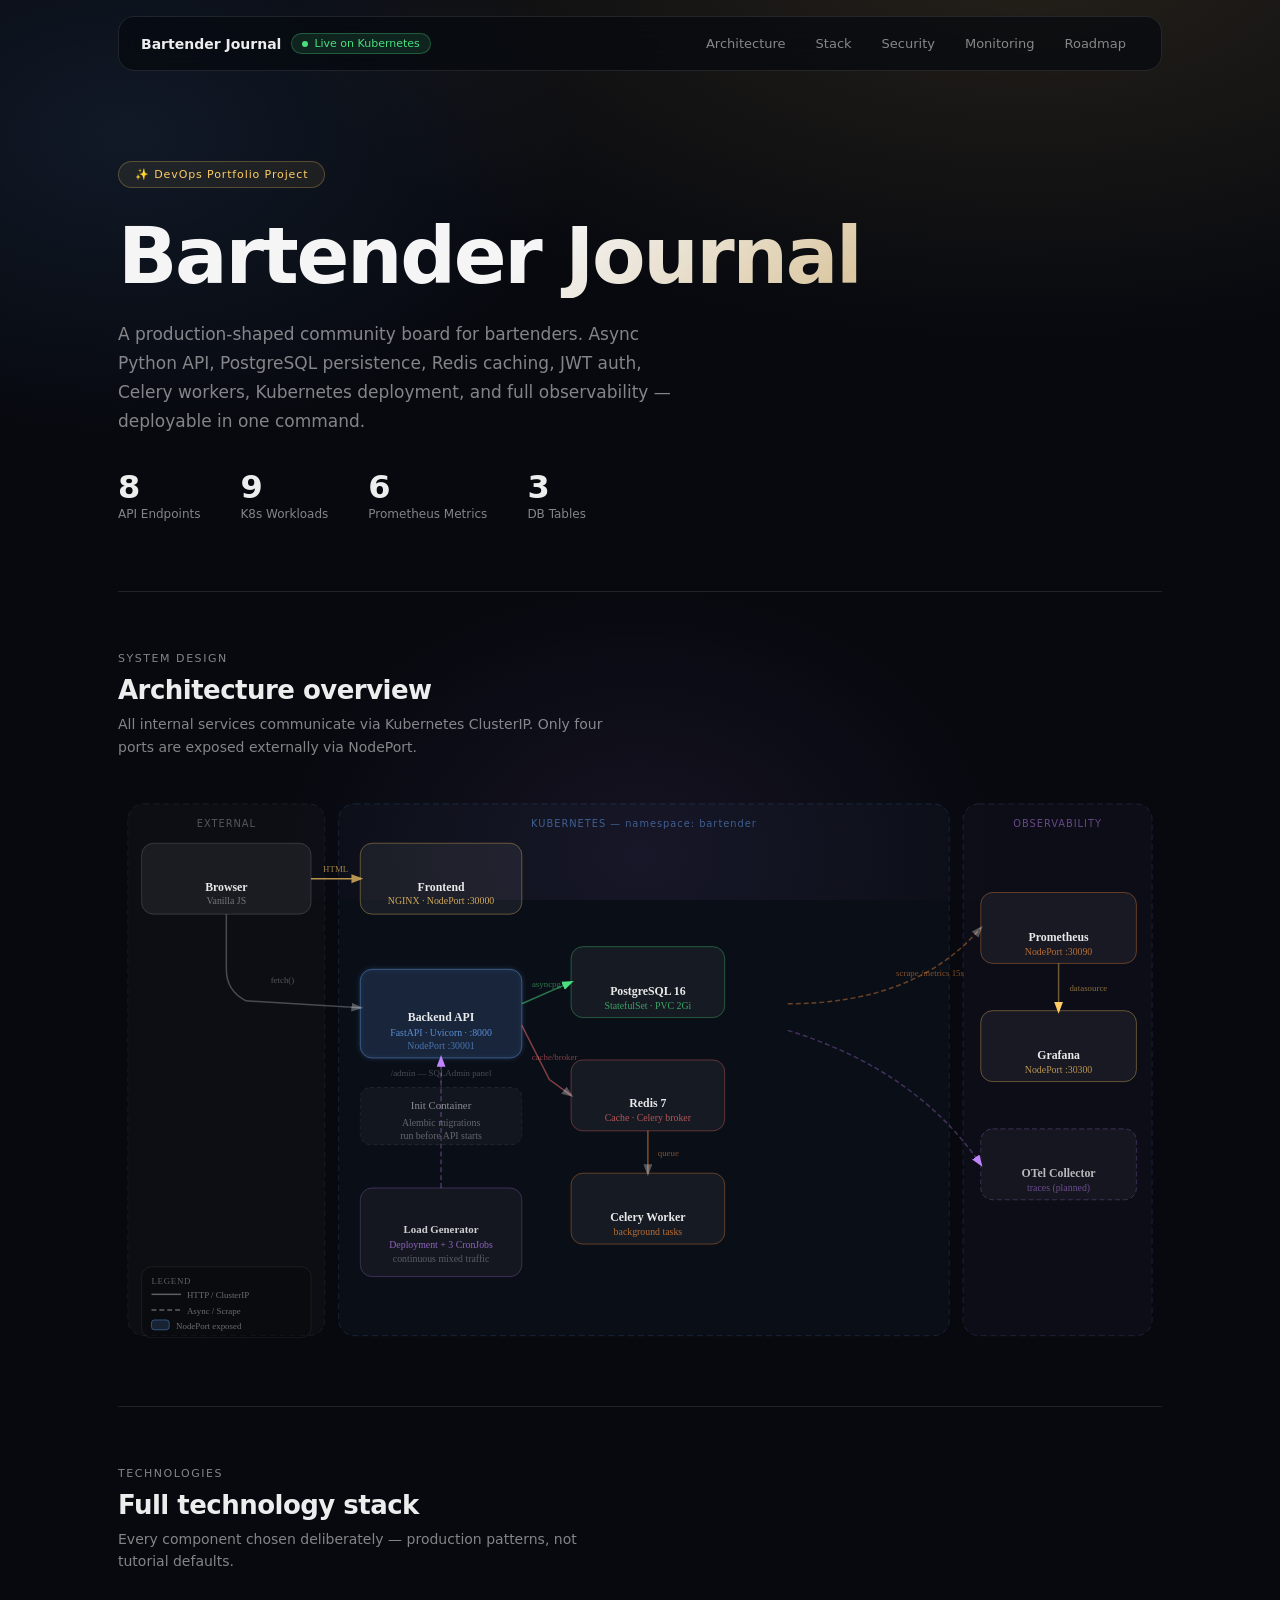
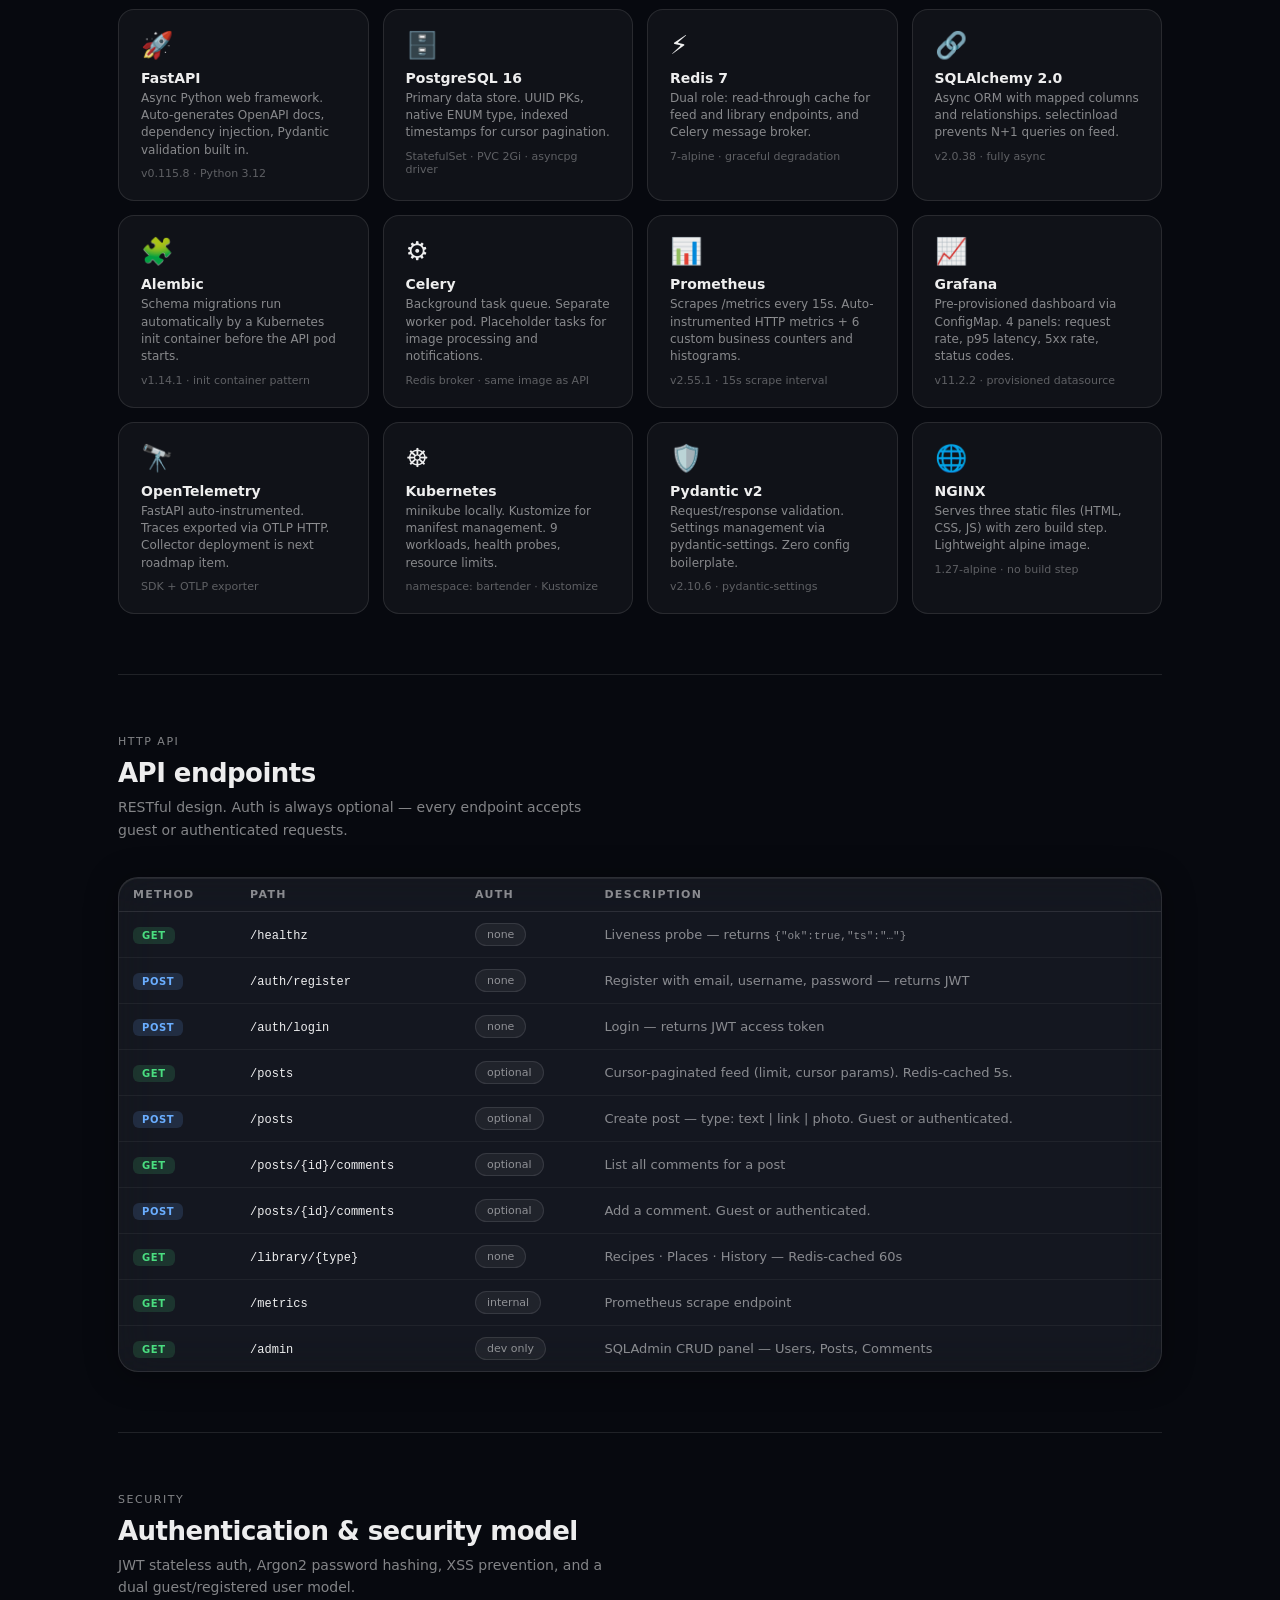
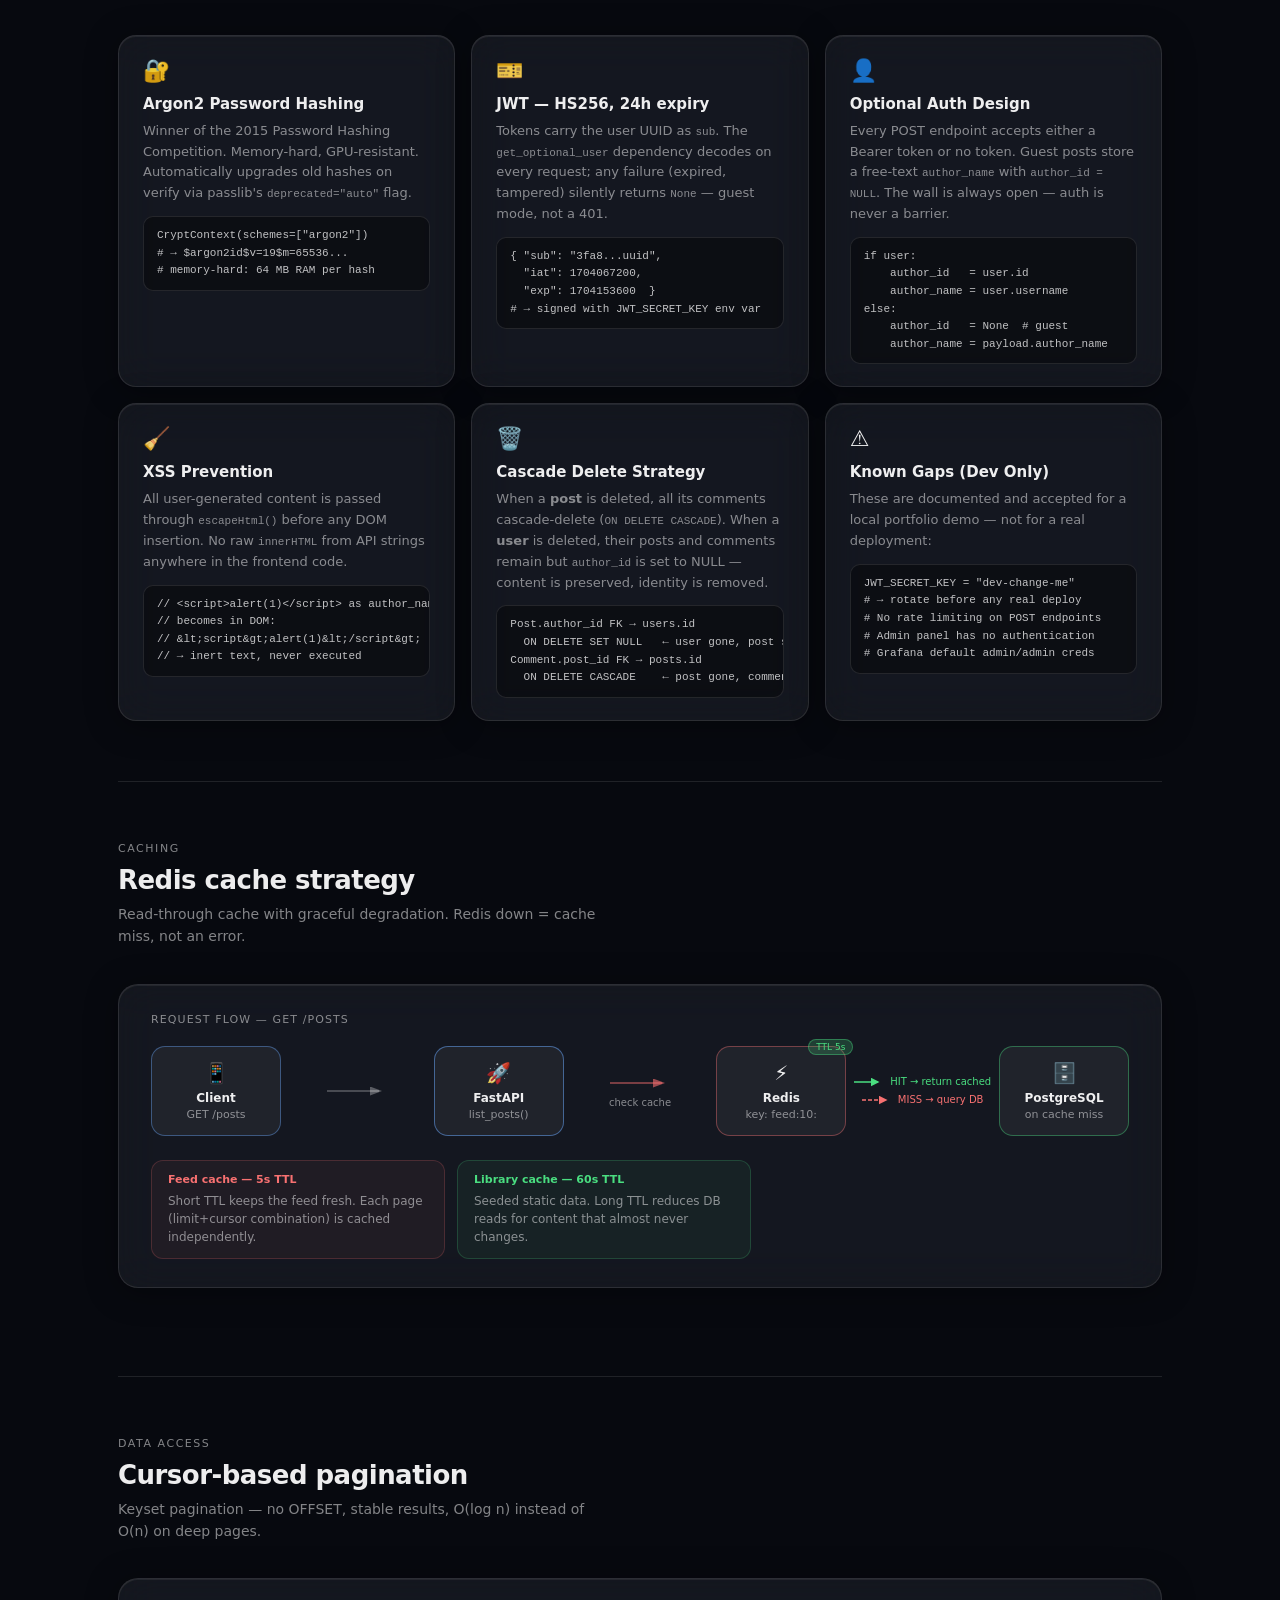
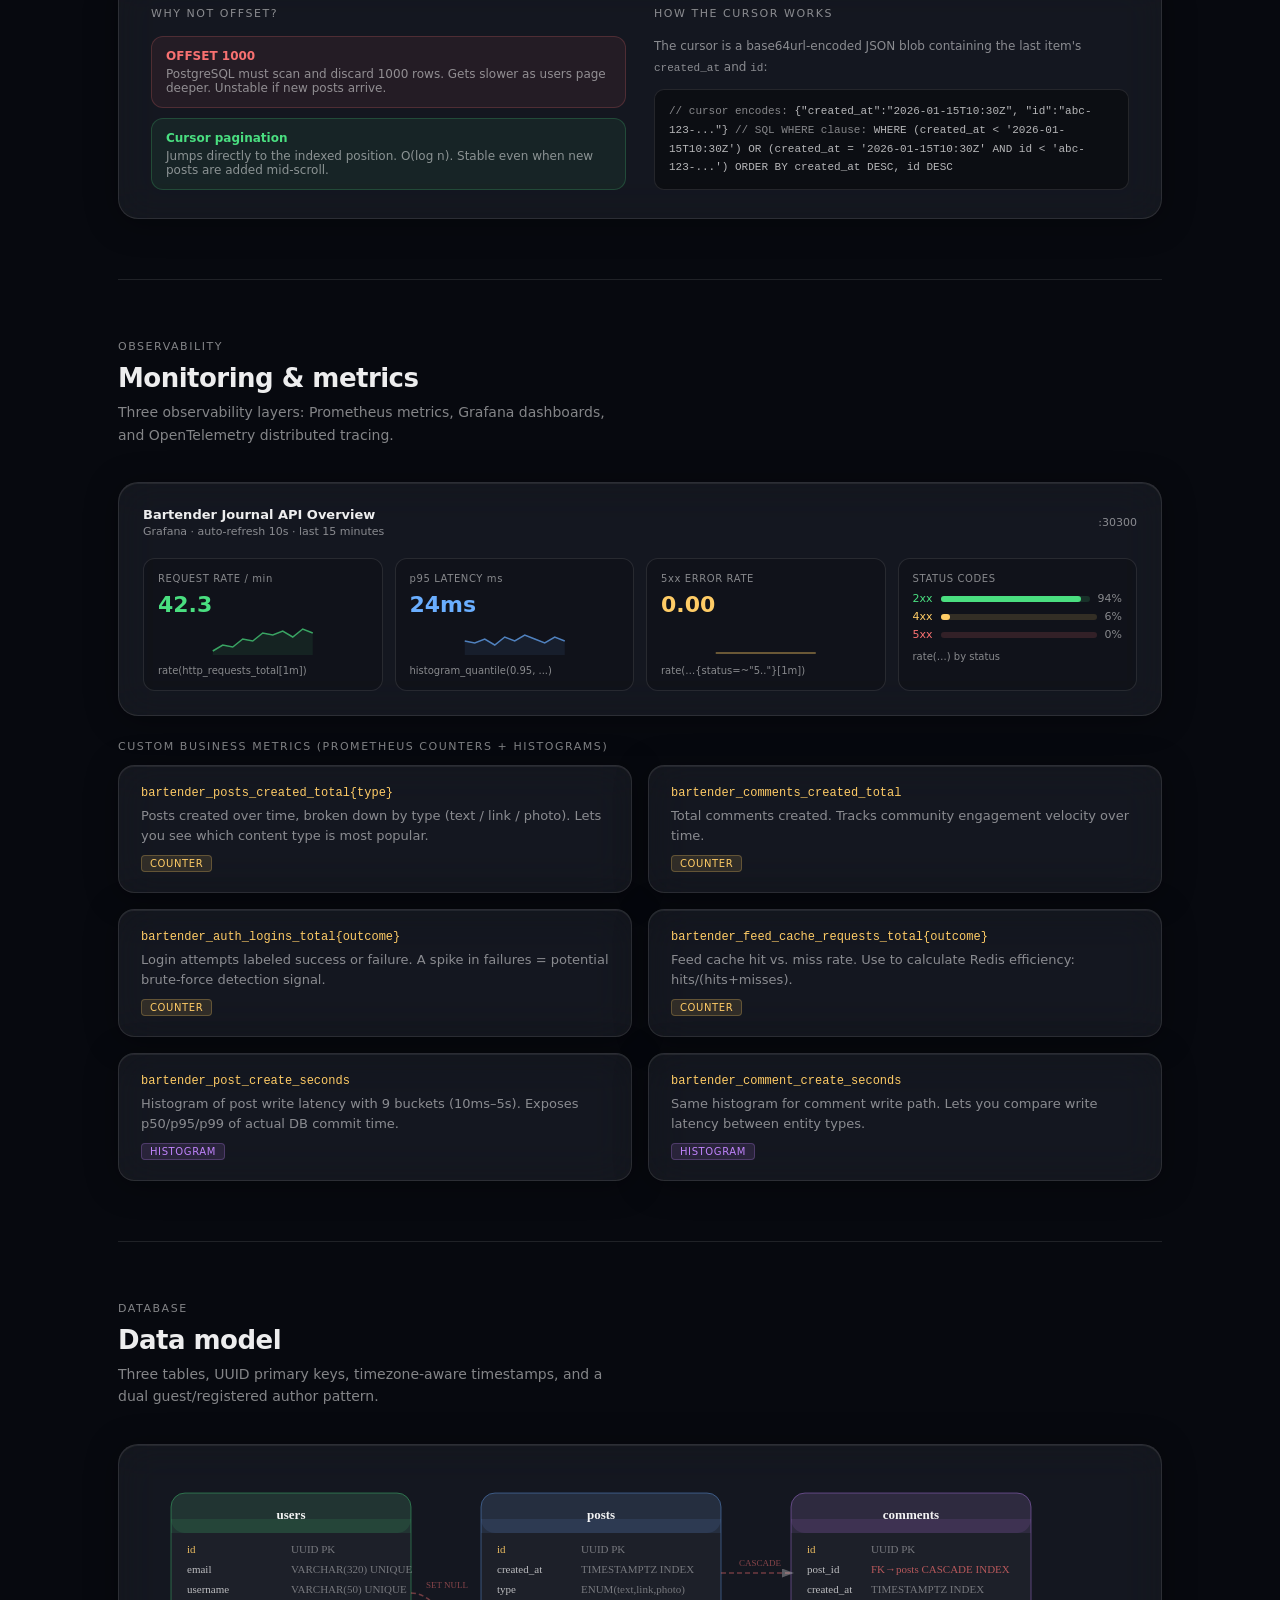
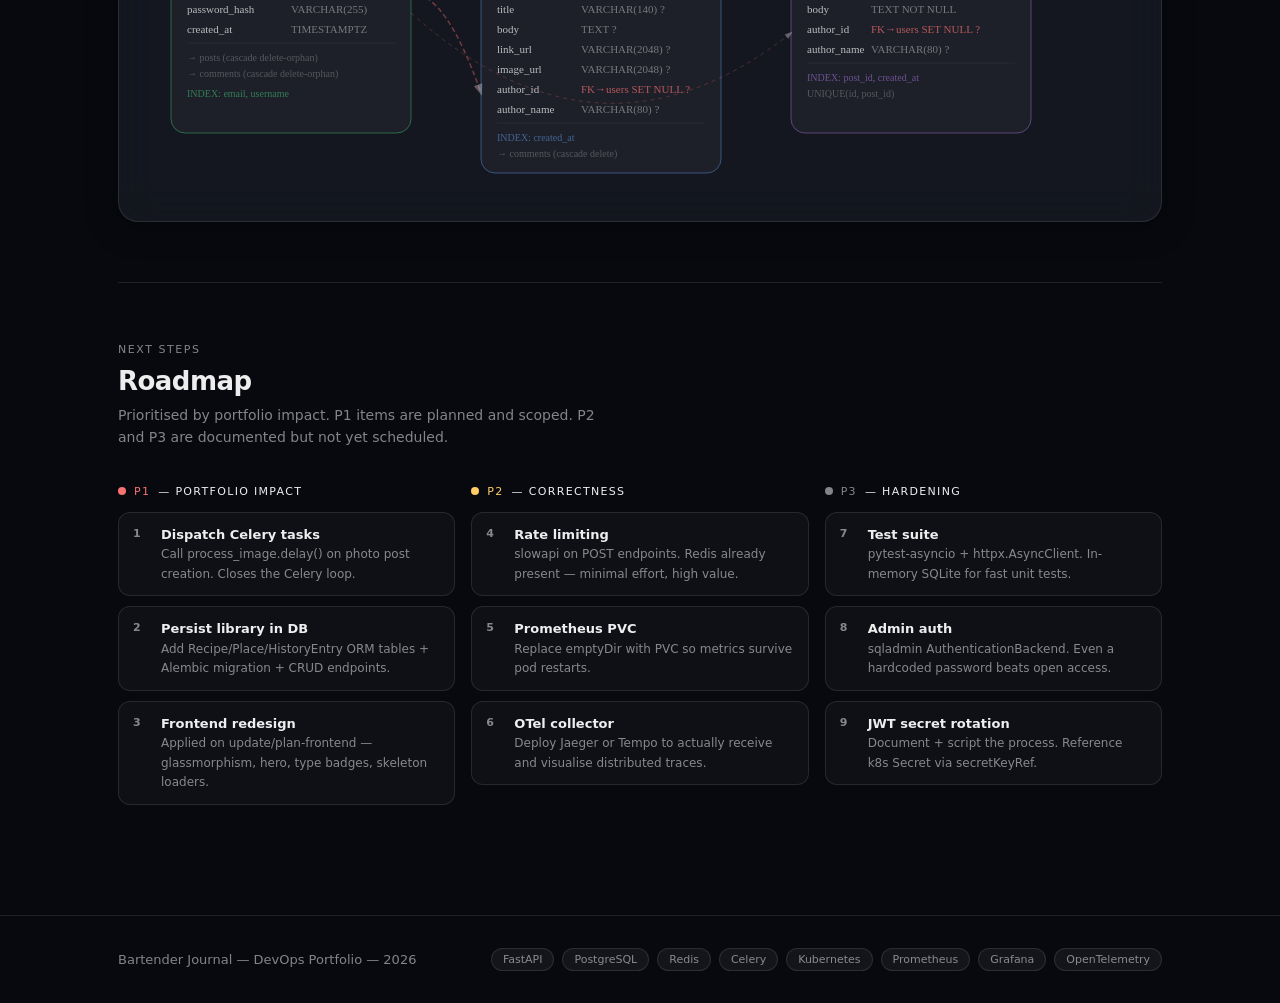
==== docs/project-visual.html @ de46901d "Add project-visual.html — interactive browser visualisation page Self-contained HTML visit card for " ====
<!doctype html>
<html lang="en">
<head>
  <meta charset="UTF-8" />
  <meta name="viewport" content="width=device-width, initial-scale=1.0" />
  <title>Bartender Journal — Project Overview</title>
  <style>
    /* ── Tokens ── */
    :root {
      --bg:      #07090f;
      --panel:   rgba(255,255,255,0.06);
      --border:  rgba(255,255,255,0.10);
      --text:    rgba(255,255,255,0.93);
      --muted:   rgba(255,255,255,0.50);
      --gold:    #ffcc66;
      --blue:    #6aaeff;
      --purple:  #c084fc;
      --green:   #4ade80;
      --red:     #f87171;
      --orange:  #fb923c;
      --pink:    #f472b6;
    }

    /* ── Reset ── */
    *, *::before, *::after { box-sizing: border-box; margin: 0; padding: 0; }
    html { scroll-behavior: smooth; }
    body {
      font-family: ui-sans-serif, system-ui, -apple-system, "Segoe UI", Roboto, Helvetica, Arial;
      background:
        radial-gradient(ellipse 1400px 700px at 80% -5%,  rgba(255,204,102,0.12), transparent 55%),
        radial-gradient(ellipse  900px 600px at 10% 15%,  rgba(106,170,255,0.10), transparent 50%),
        radial-gradient(ellipse  800px 600px at 50% 95%,  rgba(192,132,252,0.08), transparent 45%),
        var(--bg);
      background-attachment: fixed;
      color: var(--text);
      min-height: 100vh;
      overflow-x: hidden;
    }

    /* ── Helpers ── */
    .glass {
      background: var(--panel);
      border: 1px solid var(--border);
      border-radius: 20px;
      backdrop-filter: blur(20px) saturate(160%);
      -webkit-backdrop-filter: blur(20px) saturate(160%);
      box-shadow: 0 4px 32px rgba(0,0,0,0.35), inset 0 1px 0 rgba(255,255,255,0.07);
    }
    .container { max-width: 1100px; margin: 0 auto; padding: 0 28px; }
    .label {
      font-size: 11px; text-transform: uppercase; letter-spacing: 0.14em;
      color: var(--muted); margin-bottom: 10px;
    }
    .chip {
      display: inline-flex; align-items: center; gap: 5px;
      border: 1px solid var(--border); background: rgba(255,255,255,0.05);
      padding: 4px 11px; border-radius: 999px;
      font-size: 11px; color: var(--muted);
    }

    /* ── NAV ── */
    nav {
      position: sticky; top: 16px; z-index: 100;
      padding: 0 28px; max-width: 1100px; margin: 16px auto 0;
    }
    .nav-inner {
      display: flex; align-items: center; justify-content: space-between;
      background: rgba(7,9,15,0.7);
      border: 1px solid var(--border);
      border-radius: 16px;
      backdrop-filter: blur(24px);
      -webkit-backdrop-filter: blur(24px);
      padding: 13px 22px;
    }
    .nav-brand { display: flex; align-items: center; gap: 10px; }
    .nav-brand-name { font-size: 14px; font-weight: 600; }
    .live-pill {
      display: flex; align-items: center; gap: 6px;
      background: rgba(74,222,128,0.12); border: 1px solid rgba(74,222,128,0.3);
      padding: 3px 10px; border-radius: 999px; font-size: 11px; color: var(--green);
    }
    .pulse { width: 6px; height: 6px; border-radius: 50%; background: var(--green); animation: pulse 2s infinite; }
    @keyframes pulse { 0%,100%{opacity:1;transform:scale(1)} 50%{opacity:.5;transform:scale(.8)} }
    .nav-links { display: flex; gap: 4px; }
    .nav-links a {
      font-size: 13px; color: var(--muted); padding: 6px 13px;
      border-radius: 10px; text-decoration: none;
      transition: color .15s, background .15s;
    }
    .nav-links a:hover { color: var(--text); background: rgba(255,255,255,0.05); }

    /* ── HERO ── */
    .hero { padding: 90px 0 70px; }
    .hero-badge {
      display: inline-flex; align-items: center; gap: 8px;
      border: 1px solid rgba(255,204,102,0.25);
      background: rgba(255,204,102,0.07);
      padding: 6px 16px; border-radius: 999px;
      font-size: 11px; color: var(--gold); letter-spacing: .08em;
      margin-bottom: 28px;
    }
    .hero-title {
      font-size: clamp(48px, 6.5vw, 78px);
      font-weight: 700; letter-spacing: -.03em; line-height: 1.05;
      background: linear-gradient(135deg, rgba(255,255,255,.96) 40%, rgba(255,204,102,.75) 100%);
      -webkit-background-clip: text; -webkit-text-fill-color: transparent; background-clip: text;
      margin-bottom: 22px;
    }
    .hero-sub {
      font-size: 17px; color: var(--muted); line-height: 1.7;
      max-width: 560px; margin-bottom: 36px;
    }
    .hero-stats { display: flex; gap: 40px; flex-wrap: wrap; }
    .stat-num { font-size: 32px; font-weight: 700; color: var(--text); line-height: 1; }
    .stat-lbl { font-size: 12px; color: var(--muted); margin-top: 4px; }

    /* ── SECTION TITLES ── */
    .section { padding: 60px 0; }
    .section-head { margin-bottom: 36px; }
    .section-title {
      font-size: 26px; font-weight: 700; letter-spacing: -.02em; margin-bottom: 8px;
    }
    .section-sub { font-size: 14px; color: var(--muted); line-height: 1.6; max-width: 500px; }

    /* ── DIVIDER ── */
    hr { border: none; border-top: 1px solid var(--border); margin: 0; }

    /* ─────────────────────────────────────────────────────
       ARCHITECTURE DIAGRAM — SVG-based
    ───────────────────────────────────────────────────── */
    .arch-wrap {
      position: relative; overflow-x: auto;
    }
    .arch-svg { width: 100%; max-width: 1060px; display: block; margin: 0 auto; }

    /* ── TECH STACK GRID ── */
    .stack-grid { display: grid; grid-template-columns: repeat(auto-fill, minmax(200px, 1fr)); gap: 14px; }
    .stack-card {
      padding: 20px 22px;
      border-radius: 16px;
      border: 1px solid var(--border);
      background: rgba(255,255,255,0.04);
      transition: border-color .2s, transform .2s, background .2s;
      cursor: default;
    }
    .stack-card:hover {
      border-color: rgba(255,255,255,0.22);
      background: rgba(255,255,255,0.07);
      transform: translateY(-2px);
    }
    .stack-icon { font-size: 26px; margin-bottom: 10px; }
    .stack-name { font-size: 14px; font-weight: 600; margin-bottom: 4px; }
    .stack-role { font-size: 12px; color: var(--muted); line-height: 1.45; }
    .stack-ver { font-size: 11px; color: var(--muted); margin-top: 8px; opacity: .65; }

    /* ── API ENDPOINTS TABLE ── */
    .api-table { width: 100%; border-collapse: collapse; font-size: 13px; }
    .api-table th {
      text-align: left; font-size: 11px; text-transform: uppercase; letter-spacing: .12em;
      color: var(--muted); padding: 10px 14px; border-bottom: 1px solid var(--border);
    }
    .api-table td { padding: 11px 14px; border-bottom: 1px solid rgba(255,255,255,0.05); vertical-align: middle; }
    .api-table tr:last-child td { border-bottom: none; }
    .api-table tr:hover td { background: rgba(255,255,255,0.03); }
    .method {
      font-size: 10px; font-weight: 700; letter-spacing: .06em;
      padding: 3px 9px; border-radius: 6px; white-space: nowrap;
    }
    .GET    { background: rgba(74,222,128,.15);  color: var(--green); }
    .POST   { background: rgba(106,170,255,.15); color: var(--blue);  }
    .path   { font-family: ui-monospace, monospace; color: var(--text); font-size: 12px; }
    .desc   { color: var(--muted); }

    /* ── SECURITY ── */
    .security-grid { display: grid; grid-template-columns: repeat(auto-fill, minmax(260px, 1fr)); gap: 16px; }
    .sec-card { padding: 22px 24px; border-radius: 18px; }
    .sec-icon { font-size: 22px; margin-bottom: 12px; }
    .sec-title { font-size: 15px; font-weight: 600; margin-bottom: 8px; }
    .sec-body { font-size: 13px; color: var(--muted); line-height: 1.6; }
    .sec-code {
      margin-top: 12px; background: rgba(0,0,0,0.4); border: 1px solid var(--border);
      border-radius: 10px; padding: 10px 13px;
      font-family: ui-monospace, monospace; font-size: 11px; color: rgba(255,255,255,0.75);
      white-space: pre; overflow-x: auto; line-height: 1.6;
    }

    /* ── MONITORING GRID ── */
    .metrics-grid { display: grid; grid-template-columns: 1fr 1fr; gap: 16px; }
    .metric-card { padding: 20px 22px; border-radius: 16px; }
    .metric-name { font-family: ui-monospace, monospace; font-size: 12px; color: var(--gold); margin-bottom: 6px; }
    .metric-desc { font-size: 13px; color: var(--muted); line-height: 1.5; }
    .metric-type {
      display: inline-block; margin-top: 10px;
      font-size: 10px; letter-spacing: .06em; text-transform: uppercase;
      padding: 2px 8px; border-radius: 4px;
      background: rgba(255,204,102,.12); color: var(--gold); border: 1px solid rgba(255,204,102,.25);
    }
    .metric-type.hist { background: rgba(192,132,252,.12); color: var(--purple); border-color: rgba(192,132,252,.25); }

    /* ── CACHE DIAGRAM ── */
    .cache-flow { display: flex; align-items: center; gap: 0; flex-wrap: nowrap; overflow-x: auto; }
    .flow-box {
      flex-shrink: 0;
      padding: 14px 18px; border-radius: 14px;
      border: 1px solid var(--border); background: rgba(255,255,255,0.05);
      text-align: center; min-width: 130px;
    }
    .flow-box .fb-icon { font-size: 20px; margin-bottom: 6px; }
    .flow-box .fb-name { font-size: 12px; font-weight: 600; }
    .flow-box .fb-sub  { font-size: 11px; color: var(--muted); margin-top: 3px; }
    .flow-arrow {
      flex-shrink: 0; display: flex; flex-direction: column; align-items: center;
      padding: 0 8px; gap: 2px;
    }
    .flow-arrow .fa-line { flex: 1; width: 40px; height: 2px; }
    .flow-arrow .fa-label { font-size: 10px; color: var(--muted); white-space: nowrap; }
    .arrow-svg { display: block; }

    /* ── ROADMAP ── */
    .roadmap-grid { display: grid; grid-template-columns: repeat(3, 1fr); gap: 16px; }
    .rm-col-title {
      font-size: 11px; letter-spacing: .12em; text-transform: uppercase;
      margin-bottom: 14px; display: flex; align-items: center; gap: 8px;
    }
    .rm-dot { width: 8px; height: 8px; border-radius: 50%; }
    .rm-item {
      display: flex; gap: 10px; align-items: flex-start;
      padding: 12px 14px; border-radius: 12px;
      border: 1px solid var(--border); background: rgba(255,255,255,0.03);
      margin-bottom: 10px; font-size: 13px; line-height: 1.5;
    }
    .rm-num { font-size: 11px; color: var(--muted); min-width: 18px; font-weight: 600; margin-top: 1px; }

    /* ── FOOTER ── */
    footer {
      border-top: 1px solid var(--border);
      padding: 32px 0;
      margin-top: 40px;
    }
    .footer-inner { display: flex; justify-content: space-between; align-items: center; flex-wrap: wrap; gap: 14px; }
    .footer-l { font-size: 13px; color: var(--muted); }
    .footer-chips { display: flex; gap: 8px; flex-wrap: wrap; }

    /* ── Scroll reveal ── */
    .reveal { opacity: 0; transform: translateY(18px); transition: opacity .5s ease, transform .5s ease; }
    .reveal.visible { opacity: 1; transform: none; }

    @media (max-width: 700px) {
      .metrics-grid { grid-template-columns: 1fr; }
      .roadmap-grid { grid-template-columns: 1fr; }
      .hero-stats { gap: 24px; }
    }
  </style>
</head>
<body>

<!-- ── NAV ─────────────────────────────────────────────────────── -->
<nav>
  <div class="nav-inner">
    <div class="nav-brand">
      <span class="nav-brand-name">Bartender Journal</span>
      <div class="live-pill"><span class="pulse"></span>Live on Kubernetes</div>
    </div>
    <div class="nav-links">
      <a href="#architecture">Architecture</a>
      <a href="#stack">Stack</a>
      <a href="#security">Security</a>
      <a href="#monitoring">Monitoring</a>
      <a href="#roadmap">Roadmap</a>
    </div>
  </div>
</nav>

<div class="container">

  <!-- ── HERO ────────────────────────────────────────────────────── -->
  <section class="hero">
    <div class="hero-badge">&#x2728; DevOps Portfolio Project</div>
    <h1 class="hero-title">Bartender Journal</h1>
    <p class="hero-sub">
      A production-shaped community board for bartenders. Async Python API,
      PostgreSQL persistence, Redis caching, JWT auth, Celery workers,
      Kubernetes deployment, and full observability — deployable in one command.
    </p>
    <div class="hero-stats">
      <div><div class="stat-num" data-count="8">0</div><div class="stat-lbl">API Endpoints</div></div>
      <div><div class="stat-num" data-count="9">0</div><div class="stat-lbl">K8s Workloads</div></div>
      <div><div class="stat-num" data-count="6">0</div><div class="stat-lbl">Prometheus Metrics</div></div>
      <div><div class="stat-num" data-count="3">0</div><div class="stat-lbl">DB Tables</div></div>
    </div>
  </section>

  <hr />

  <!-- ── ARCHITECTURE ─────────────────────────────────────────────── -->
  <section class="section" id="architecture">
    <div class="section-head reveal">
      <div class="label">System design</div>
      <div class="section-title">Architecture overview</div>
      <div class="section-sub">All internal services communicate via Kubernetes ClusterIP. Only four ports are exposed externally via NodePort.</div>
    </div>

    <!-- SVG Architecture Diagram -->
    <div class="arch-wrap reveal">
      <svg class="arch-svg" viewBox="0 0 1060 560" fill="none" xmlns="http://www.w3.org/2000/svg">
        <defs>
          <marker id="arr" markerWidth="8" markerHeight="8" refX="6" refY="3" orient="auto">
            <path d="M0 0 L0 6 L8 3 z" fill="rgba(255,255,255,0.3)"/>
          </marker>
          <marker id="arr-gold" markerWidth="8" markerHeight="8" refX="6" refY="3" orient="auto">
            <path d="M0 0 L0 6 L8 3 z" fill="#ffcc66"/>
          </marker>
          <marker id="arr-green" markerWidth="8" markerHeight="8" refX="6" refY="3" orient="auto">
            <path d="M0 0 L0 6 L8 3 z" fill="#4ade80"/>
          </marker>
          <marker id="arr-blue" markerWidth="8" markerHeight="8" refX="6" refY="3" orient="auto">
            <path d="M0 0 L0 6 L8 3 z" fill="#6aaeff"/>
          </marker>
          <marker id="arr-purple" markerWidth="8" markerHeight="8" refX="6" refY="3" orient="auto">
            <path d="M0 0 L0 6 L8 3 z" fill="#c084fc"/>
          </marker>
          <filter id="glow-gold">
            <feGaussianBlur stdDeviation="3" result="blur"/>
            <feMerge><feMergeNode in="blur"/><feMergeNode in="SourceGraphic"/></feMerge>
          </filter>
          <filter id="glow-blue">
            <feGaussianBlur stdDeviation="2" result="blur"/>
            <feMerge><feMergeNode in="blur"/><feMergeNode in="SourceGraphic"/></feMerge>
          </filter>
        </defs>

        <!-- ── Background zones ── -->
        <!-- External zone -->
        <rect x="10" y="10" width="200" height="540" rx="16" fill="rgba(255,255,255,0.02)" stroke="rgba(255,255,255,0.07)" stroke-dasharray="6 4"/>
        <text x="110" y="34" text-anchor="middle" font-size="10" fill="rgba(255,255,255,0.3)" letter-spacing="1" font-family="ui-sans-serif,system-ui">EXTERNAL</text>

        <!-- Kubernetes zone -->
        <rect x="224" y="10" width="620" height="540" rx="16" fill="rgba(106,170,255,0.03)" stroke="rgba(106,170,255,0.15)" stroke-dasharray="6 4"/>
        <text x="534" y="34" text-anchor="middle" font-size="10" fill="rgba(106,170,255,0.5)" letter-spacing="1" font-family="ui-sans-serif,system-ui">KUBERNETES — namespace: bartender</text>

        <!-- Observability zone -->
        <rect x="858" y="10" width="192" height="540" rx="16" fill="rgba(192,132,252,0.03)" stroke="rgba(192,132,252,0.15)" stroke-dasharray="6 4"/>
        <text x="954" y="34" text-anchor="middle" font-size="10" fill="rgba(192,132,252,0.5)" letter-spacing="1" font-family="ui-sans-serif,system-ui">OBSERVABILITY</text>

        <!-- ── BROWSER ── -->
        <rect x="24" y="50" width="172" height="72" rx="12" fill="rgba(255,255,255,0.06)" stroke="rgba(255,255,255,0.15)"/>
        <text x="110" y="80" text-anchor="middle" font-size="18" font-family="ui-sans-serif">🌐</text>
        <text x="110" y="98" text-anchor="middle" font-size="12" font-weight="600" fill="rgba(255,255,255,0.9)" font-family="ui-sans-serif">Browser</text>
        <text x="110" y="112" text-anchor="middle" font-size="10" fill="rgba(255,255,255,0.4)" font-family="ui-sans-serif">Vanilla JS</text>

        <!-- ── FRONTEND ── -->
        <rect x="246" y="50" width="164" height="72" rx="12" fill="rgba(255,255,255,0.06)" stroke="rgba(255,204,102,0.35)"/>
        <text x="328" y="80" text-anchor="middle" font-size="18" font-family="ui-sans-serif">⚡</text>
        <text x="328" y="98" text-anchor="middle" font-size="12" font-weight="600" fill="rgba(255,255,255,0.9)" font-family="ui-sans-serif">Frontend</text>
        <text x="328" y="112" text-anchor="middle" font-size="10" fill="rgba(255,204,102,0.8)" font-family="ui-sans-serif">NGINX · NodePort :30000</text>

        <!-- Browser → Frontend -->
        <path d="M196 86 L246 86" stroke="#ffcc66" stroke-width="1.5" marker-end="url(#arr-gold)" opacity=".7"/>
        <text x="221" y="79" text-anchor="middle" font-size="9" fill="rgba(255,204,102,0.6)" font-family="ui-sans-serif">HTML</text>

        <!-- ── BACKEND ── -->
        <rect x="246" y="178" width="164" height="90" rx="12" fill="rgba(106,170,255,0.08)" stroke="rgba(106,170,255,0.4)" filter="url(#glow-blue)"/>
        <text x="328" y="212" text-anchor="middle" font-size="18" font-family="ui-sans-serif">🚀</text>
        <text x="328" y="230" text-anchor="middle" font-size="12" font-weight="600" fill="rgba(255,255,255,0.9)" font-family="ui-sans-serif">Backend API</text>
        <text x="328" y="246" text-anchor="middle" font-size="10" fill="rgba(106,170,255,0.8)" font-family="ui-sans-serif">FastAPI · Uvicorn · :8000</text>
        <text x="328" y="259" text-anchor="middle" font-size="10" fill="rgba(106,170,255,0.6)" font-family="ui-sans-serif">NodePort :30001</text>

        <!-- Browser → Backend (JS fetch) -->
        <path d="M110 122 L110 178 Q110 200 130 210 L246 217" stroke="rgba(255,255,255,0.25)" stroke-width="1.5" marker-end="url(#arr)"/>
        <text x="155" y="192" font-size="9" fill="rgba(255,255,255,0.3)" font-family="ui-sans-serif">fetch()</text>

        <!-- ── POSTGRESQL ── -->
        <rect x="460" y="155" width="156" height="72" rx="12" fill="rgba(255,255,255,0.05)" stroke="rgba(74,222,128,0.35)"/>
        <text x="538" y="185" text-anchor="middle" font-size="18" font-family="ui-sans-serif">🗄️</text>
        <text x="538" y="204" text-anchor="middle" font-size="12" font-weight="600" fill="rgba(255,255,255,0.9)" font-family="ui-sans-serif">PostgreSQL 16</text>
        <text x="538" y="218" text-anchor="middle" font-size="10" fill="rgba(74,222,128,0.7)" font-family="ui-sans-serif">StatefulSet · PVC 2Gi</text>

        <!-- Backend → Postgres -->
        <path d="M410 213 L460 191" stroke="rgba(74,222,128,0.5)" stroke-width="1.5" marker-end="url(#arr-green)"/>
        <text x="435" y="196" text-anchor="middle" font-size="9" fill="rgba(74,222,128,0.5)" font-family="ui-sans-serif">asyncpg</text>

        <!-- ── REDIS ── -->
        <rect x="460" y="270" width="156" height="72" rx="12" fill="rgba(255,255,255,0.05)" stroke="rgba(248,113,113,0.35)"/>
        <text x="538" y="299" text-anchor="middle" font-size="18" font-family="ui-sans-serif">⚡</text>
        <text x="538" y="318" text-anchor="middle" font-size="12" font-weight="600" fill="rgba(255,255,255,0.9)" font-family="ui-sans-serif">Redis 7</text>
        <text x="538" y="332" text-anchor="middle" font-size="10" fill="rgba(248,113,113,0.7)" font-family="ui-sans-serif">Cache · Celery broker</text>

        <!-- Backend → Redis -->
        <path d="M410 235 L438 290 L460 306" stroke="rgba(248,113,113,0.5)" stroke-width="1.5" marker-end="url(#arr)"/>
        <text x="420" y="270" font-size="9" fill="rgba(248,113,113,0.5)" font-family="ui-sans-serif">cache/broker</text>

        <!-- ── CELERY WORKER ── -->
        <rect x="460" y="385" width="156" height="72" rx="12" fill="rgba(255,255,255,0.05)" stroke="rgba(251,146,60,0.35)"/>
        <text x="538" y="415" text-anchor="middle" font-size="18" font-family="ui-sans-serif">⚙️</text>
        <text x="538" y="434" text-anchor="middle" font-size="12" font-weight="600" fill="rgba(255,255,255,0.9)" font-family="ui-sans-serif">Celery Worker</text>
        <text x="538" y="448" text-anchor="middle" font-size="10" fill="rgba(251,146,60,0.7)" font-family="ui-sans-serif">background tasks</text>

        <!-- Redis → Celery -->
        <path d="M538 342 L538 385" stroke="rgba(251,146,60,0.5)" stroke-width="1.5" marker-end="url(#arr)"/>
        <text x="548" y="368" font-size="9" fill="rgba(251,146,60,0.5)" font-family="ui-sans-serif">queue</text>

        <!-- ── MIGRATIONS init container note ── -->
        <rect x="246" y="298" width="164" height="58" rx="10" fill="rgba(255,255,255,0.03)" stroke="rgba(255,255,255,0.08)" stroke-dasharray="4 3"/>
        <text x="328" y="320" text-anchor="middle" font-size="11" fill="rgba(255,255,255,0.5)" font-family="ui-sans-serif">Init Container</text>
        <text x="328" y="337" text-anchor="middle" font-size="10" fill="rgba(255,255,255,0.35)" font-family="ui-sans-serif">Alembic migrations</text>
        <text x="328" y="350" text-anchor="middle" font-size="10" fill="rgba(255,255,255,0.35)" font-family="ui-sans-serif">run before API starts</text>

        <!-- Backend → InitContainer -->
        <path d="M328 268 L328 298" stroke="rgba(255,255,255,0.15)" stroke-width="1" stroke-dasharray="4 3"/>

        <!-- ── TRAFFIC GEN + CRONJOBS ── -->
        <rect x="246" y="400" width="164" height="90" rx="12" fill="rgba(255,255,255,0.04)" stroke="rgba(192,132,252,0.25)"/>
        <text x="328" y="428" text-anchor="middle" font-size="14" font-family="ui-sans-serif">🤖</text>
        <text x="328" y="446" text-anchor="middle" font-size="11" font-weight="600" fill="rgba(255,255,255,0.8)" font-family="ui-sans-serif">Load Generator</text>
        <text x="328" y="461" text-anchor="middle" font-size="10" fill="rgba(192,132,252,0.7)" font-family="ui-sans-serif">Deployment + 3 CronJobs</text>
        <text x="328" y="475" text-anchor="middle" font-size="10" fill="rgba(255,255,255,0.3)" font-family="ui-sans-serif">continuous mixed traffic</text>

        <!-- LoadGen → Backend -->
        <path d="M328 400 L328 268" stroke="rgba(192,132,252,0.35)" stroke-width="1.5" stroke-dasharray="5 3" marker-end="url(#arr-purple)"/>

        <!-- ── PROMETHEUS ── -->
        <rect x="876" y="100" width="158" height="72" rx="12" fill="rgba(255,255,255,0.05)" stroke="rgba(251,146,60,0.35)"/>
        <text x="955" y="130" text-anchor="middle" font-size="18" font-family="ui-sans-serif">📊</text>
        <text x="955" y="149" text-anchor="middle" font-size="12" font-weight="600" fill="rgba(255,255,255,0.9)" font-family="ui-sans-serif">Prometheus</text>
        <text x="955" y="163" text-anchor="middle" font-size="10" fill="rgba(251,146,60,0.7)" font-family="ui-sans-serif">NodePort :30090</text>

        <!-- Backend → Prometheus scrape -->
        <path d="M680 213 Q810 213 876 136" stroke="rgba(251,146,60,0.4)" stroke-width="1.5" stroke-dasharray="5 3" marker-end="url(#arr)"/>
        <text x="790" y="185" font-size="9" fill="rgba(251,146,60,0.5)" font-family="ui-sans-serif">scrape /metrics 15s</text>

        <!-- ── GRAFANA ── -->
        <rect x="876" y="220" width="158" height="72" rx="12" fill="rgba(255,255,255,0.05)" stroke="rgba(255,204,102,0.35)"/>
        <text x="955" y="250" text-anchor="middle" font-size="18" font-family="ui-sans-serif">📈</text>
        <text x="955" y="269" text-anchor="middle" font-size="12" font-weight="600" fill="rgba(255,255,255,0.9)" font-family="ui-sans-serif">Grafana</text>
        <text x="955" y="283" text-anchor="middle" font-size="10" fill="rgba(255,204,102,0.7)" font-family="ui-sans-serif">NodePort :30300</text>

        <!-- Prometheus → Grafana -->
        <path d="M955 172 L955 220" stroke="rgba(255,204,102,0.4)" stroke-width="1.5" marker-end="url(#arr-gold)"/>
        <text x="966" y="200" font-size="9" fill="rgba(255,204,102,0.5)" font-family="ui-sans-serif">datasource</text>

        <!-- ── OTEL ── -->
        <rect x="876" y="340" width="158" height="72" rx="12" fill="rgba(255,255,255,0.04)" stroke="rgba(192,132,252,0.25)" stroke-dasharray="5 3"/>
        <text x="955" y="370" text-anchor="middle" font-size="18" font-family="ui-sans-serif">🔭</text>
        <text x="955" y="389" text-anchor="middle" font-size="12" font-weight="600" fill="rgba(255,255,255,0.7)" font-family="ui-sans-serif">OTel Collector</text>
        <text x="955" y="403" text-anchor="middle" font-size="10" fill="rgba(192,132,252,0.5)" font-family="ui-sans-serif">traces (planned)</text>

        <!-- Backend → OTel -->
        <path d="M680 240 Q810 280 876 376" stroke="rgba(192,132,252,0.3)" stroke-width="1.5" stroke-dasharray="5 3" marker-end="url(#arr-purple)"/>

        <!-- ── SQLADMIN ── -->
        <rect x="246" y="50" width="164" height="72" rx="12" fill="none"/><!-- placeholder, used above -->

        <!-- Admin label on backend -->
        <text x="328" y="286" text-anchor="middle" font-size="9" fill="rgba(255,255,255,0.25)" font-family="ui-sans-serif">/admin — SQLAdmin panel</text>

        <!-- Legend -->
        <g transform="translate(24,480)">
          <rect x="0" y="0" width="172" height="72" rx="10" fill="rgba(0,0,0,0.25)" stroke="rgba(255,255,255,0.07)"/>
          <text x="10" y="18" font-size="9" fill="rgba(255,255,255,0.35)" font-family="ui-sans-serif" letter-spacing=".08em">LEGEND</text>
          <line x1="10" y1="28" x2="40" y2="28" stroke="rgba(255,255,255,0.35)" stroke-width="1.5"/>
          <text x="46" y="32" font-size="9" fill="rgba(255,255,255,0.4)" font-family="ui-sans-serif">HTTP / ClusterIP</text>
          <line x1="10" y1="44" x2="40" y2="44" stroke="rgba(255,255,255,0.35)" stroke-width="1.5" stroke-dasharray="5 3"/>
          <text x="46" y="48" font-size="9" fill="rgba(255,255,255,0.4)" font-family="ui-sans-serif">Async / Scrape</text>
          <rect x="10" y="54" width="18" height="10" rx="3" fill="rgba(106,170,255,0.15)" stroke="rgba(106,170,255,0.4)"/>
          <text x="35" y="63" font-size="9" fill="rgba(255,255,255,0.4)" font-family="ui-sans-serif">NodePort exposed</text>
        </g>
      </svg>
    </div>
  </section>

  <hr />

  <!-- ── TECH STACK ──────────────────────────────────────────────── -->
  <section class="section" id="stack">
    <div class="section-head reveal">
      <div class="label">Technologies</div>
      <div class="section-title">Full technology stack</div>
      <div class="section-sub">Every component chosen deliberately — production patterns, not tutorial defaults.</div>
    </div>

    <div class="stack-grid reveal">
      <div class="stack-card">
        <div class="stack-icon">🚀</div>
        <div class="stack-name">FastAPI</div>
        <div class="stack-role">Async Python web framework. Auto-generates OpenAPI docs, dependency injection, Pydantic validation built in.</div>
        <div class="stack-ver">v0.115.8 · Python 3.12</div>
      </div>
      <div class="stack-card">
        <div class="stack-icon">🗄️</div>
        <div class="stack-name">PostgreSQL 16</div>
        <div class="stack-role">Primary data store. UUID PKs, native ENUM type, indexed timestamps for cursor pagination.</div>
        <div class="stack-ver">StatefulSet · PVC 2Gi · asyncpg driver</div>
      </div>
      <div class="stack-card">
        <div class="stack-icon">⚡</div>
        <div class="stack-name">Redis 7</div>
        <div class="stack-role">Dual role: read-through cache for feed and library endpoints, and Celery message broker.</div>
        <div class="stack-ver">7-alpine · graceful degradation</div>
      </div>
      <div class="stack-card">
        <div class="stack-icon">🔗</div>
        <div class="stack-name">SQLAlchemy 2.0</div>
        <div class="stack-role">Async ORM with mapped columns and relationships. selectinload prevents N+1 queries on feed.</div>
        <div class="stack-ver">v2.0.38 · fully async</div>
      </div>
      <div class="stack-card">
        <div class="stack-icon">🧩</div>
        <div class="stack-name">Alembic</div>
        <div class="stack-role">Schema migrations run automatically by a Kubernetes init container before the API pod starts.</div>
        <div class="stack-ver">v1.14.1 · init container pattern</div>
      </div>
      <div class="stack-card">
        <div class="stack-icon">⚙️</div>
        <div class="stack-name">Celery</div>
        <div class="stack-role">Background task queue. Separate worker pod. Placeholder tasks for image processing and notifications.</div>
        <div class="stack-ver">Redis broker · same image as API</div>
      </div>
      <div class="stack-card">
        <div class="stack-icon">📊</div>
        <div class="stack-name">Prometheus</div>
        <div class="stack-role">Scrapes /metrics every 15s. Auto-instrumented HTTP metrics + 6 custom business counters and histograms.</div>
        <div class="stack-ver">v2.55.1 · 15s scrape interval</div>
      </div>
      <div class="stack-card">
        <div class="stack-icon">📈</div>
        <div class="stack-name">Grafana</div>
        <div class="stack-role">Pre-provisioned dashboard via ConfigMap. 4 panels: request rate, p95 latency, 5xx rate, status codes.</div>
        <div class="stack-ver">v11.2.2 · provisioned datasource</div>
      </div>
      <div class="stack-card">
        <div class="stack-icon">🔭</div>
        <div class="stack-name">OpenTelemetry</div>
        <div class="stack-role">FastAPI auto-instrumented. Traces exported via OTLP HTTP. Collector deployment is next roadmap item.</div>
        <div class="stack-ver">SDK + OTLP exporter</div>
      </div>
      <div class="stack-card">
        <div class="stack-icon">☸️</div>
        <div class="stack-name">Kubernetes</div>
        <div class="stack-role">minikube locally. Kustomize for manifest management. 9 workloads, health probes, resource limits.</div>
        <div class="stack-ver">namespace: bartender · Kustomize</div>
      </div>
      <div class="stack-card">
        <div class="stack-icon">🛡️</div>
        <div class="stack-name">Pydantic v2</div>
        <div class="stack-role">Request/response validation. Settings management via pydantic-settings. Zero config boilerplate.</div>
        <div class="stack-ver">v2.10.6 · pydantic-settings</div>
      </div>
      <div class="stack-card">
        <div class="stack-icon">🌐</div>
        <div class="stack-name">NGINX</div>
        <div class="stack-role">Serves three static files (HTML, CSS, JS) with zero build step. Lightweight alpine image.</div>
        <div class="stack-ver">1.27-alpine · no build step</div>
      </div>
    </div>
  </section>

  <hr />

  <!-- ── API ENDPOINTS ─────────────────────────────────────────── -->
  <section class="section" id="api">
    <div class="section-head reveal">
      <div class="label">HTTP API</div>
      <div class="section-title">API endpoints</div>
      <div class="section-sub">RESTful design. Auth is always optional — every endpoint accepts guest or authenticated requests.</div>
    </div>

    <div class="glass reveal" style="overflow:hidden;">
      <table class="api-table">
        <thead>
          <tr>
            <th>Method</th>
            <th>Path</th>
            <th>Auth</th>
            <th>Description</th>
          </tr>
        </thead>
        <tbody>
          <tr>
            <td><span class="method GET">GET</span></td>
            <td><span class="path">/healthz</span></td>
            <td><span class="chip">none</span></td>
            <td class="desc">Liveness probe — returns <code style="font-size:11px;color:var(--muted)">{"ok":true,"ts":"…"}</code></td>
          </tr>
          <tr>
            <td><span class="method POST">POST</span></td>
            <td><span class="path">/auth/register</span></td>
            <td><span class="chip">none</span></td>
            <td class="desc">Register with email, username, password — returns JWT</td>
          </tr>
          <tr>
            <td><span class="method POST">POST</span></td>
            <td><span class="path">/auth/login</span></td>
            <td><span class="chip">none</span></td>
            <td class="desc">Login — returns JWT access token</td>
          </tr>
          <tr>
            <td><span class="method GET">GET</span></td>
            <td><span class="path">/posts</span></td>
            <td><span class="chip">optional</span></td>
            <td class="desc">Cursor-paginated feed (limit, cursor params). Redis-cached 5s.</td>
          </tr>
          <tr>
            <td><span class="method POST">POST</span></td>
            <td><span class="path">/posts</span></td>
            <td><span class="chip">optional</span></td>
            <td class="desc">Create post — type: text | link | photo. Guest or authenticated.</td>
          </tr>
          <tr>
            <td><span class="method GET">GET</span></td>
            <td><span class="path">/posts/{id}/comments</span></td>
            <td><span class="chip">optional</span></td>
            <td class="desc">List all comments for a post</td>
          </tr>
          <tr>
            <td><span class="method POST">POST</span></td>
            <td><span class="path">/posts/{id}/comments</span></td>
            <td><span class="chip">optional</span></td>
            <td class="desc">Add a comment. Guest or authenticated.</td>
          </tr>
          <tr>
            <td><span class="method GET">GET</span></td>
            <td><span class="path">/library/{type}</span></td>
            <td><span class="chip">none</span></td>
            <td class="desc">Recipes · Places · History — Redis-cached 60s</td>
          </tr>
          <tr>
            <td><span class="method GET">GET</span></td>
            <td><span class="path">/metrics</span></td>
            <td><span class="chip">internal</span></td>
            <td class="desc">Prometheus scrape endpoint</td>
          </tr>
          <tr>
            <td><span class="method GET">GET</span></td>
            <td><span class="path">/admin</span></td>
            <td><span class="chip">dev only</span></td>
            <td class="desc">SQLAdmin CRUD panel — Users, Posts, Comments</td>
          </tr>
        </tbody>
      </table>
    </div>
  </section>

  <hr />

  <!-- ── SECURITY ──────────────────────────────────────────────── -->
  <section class="section" id="security">
    <div class="section-head reveal">
      <div class="label">Security</div>
      <div class="section-title">Authentication & security model</div>
      <div class="section-sub">JWT stateless auth, Argon2 password hashing, XSS prevention, and a dual guest/registered user model.</div>
    </div>

    <div class="security-grid reveal">
      <div class="sec-card glass">
        <div class="sec-icon">🔐</div>
        <div class="sec-title">Argon2 Password Hashing</div>
        <div class="sec-body">Winner of the 2015 Password Hashing Competition. Memory-hard, GPU-resistant. Automatically upgrades old hashes on verify via passlib's <code style="font-size:11px">deprecated="auto"</code> flag.</div>
        <div class="sec-code">CryptContext(schemes=["argon2"])
# → $argon2id$v=19$m=65536...
# memory-hard: 64 MB RAM per hash</div>
      </div>

      <div class="sec-card glass">
        <div class="sec-icon">🎫</div>
        <div class="sec-title">JWT — HS256, 24h expiry</div>
        <div class="sec-body">Tokens carry the user UUID as <code style="font-size:11px">sub</code>. The <code style="font-size:11px">get_optional_user</code> dependency decodes on every request; any failure (expired, tampered) silently returns <code style="font-size:11px">None</code> — guest mode, not a 401.</div>
        <div class="sec-code">{ "sub": "3fa8...uuid",
  "iat": 1704067200,
  "exp": 1704153600  }
# → signed with JWT_SECRET_KEY env var</div>
      </div>

      <div class="sec-card glass">
        <div class="sec-icon">👤</div>
        <div class="sec-title">Optional Auth Design</div>
        <div class="sec-body">Every POST endpoint accepts either a Bearer token or no token. Guest posts store a free-text <code style="font-size:11px">author_name</code> with <code style="font-size:11px">author_id = NULL</code>. The wall is always open — auth is never a barrier.</div>
        <div class="sec-code">if user:
    author_id   = user.id
    author_name = user.username
else:
    author_id   = None  # guest
    author_name = payload.author_name</div>
      </div>

      <div class="sec-card glass">
        <div class="sec-icon">🧹</div>
        <div class="sec-title">XSS Prevention</div>
        <div class="sec-body">All user-generated content is passed through <code style="font-size:11px">escapeHtml()</code> before any DOM insertion. No raw <code style="font-size:11px">innerHTML</code> from API strings anywhere in the frontend code.</div>
        <div class="sec-code">// &lt;script&gt;alert(1)&lt;/script&gt; as author_name
// becomes in DOM:
// &amp;lt;script&amp;gt;alert(1)&amp;lt;/script&amp;gt;
// → inert text, never executed</div>
      </div>

      <div class="sec-card glass">
        <div class="sec-icon">🗑️</div>
        <div class="sec-title">Cascade Delete Strategy</div>
        <div class="sec-body">When a <strong>post</strong> is deleted, all its comments cascade-delete (<code style="font-size:11px">ON DELETE CASCADE</code>). When a <strong>user</strong> is deleted, their posts and comments remain but <code style="font-size:11px">author_id</code> is set to NULL — content is preserved, identity is removed.</div>
        <div class="sec-code">Post.author_id FK → users.id
  ON DELETE SET NULL   ← user gone, post stays
Comment.post_id FK → posts.id
  ON DELETE CASCADE    ← post gone, comments go</div>
      </div>

      <div class="sec-card glass">
        <div class="sec-icon">⚠️</div>
        <div class="sec-title">Known Gaps (Dev Only)</div>
        <div class="sec-body">These are documented and accepted for a local portfolio demo — not for a real deployment:</div>
        <div class="sec-code">JWT_SECRET_KEY = "dev-change-me"
# → rotate before any real deploy
# No rate limiting on POST endpoints
# Admin panel has no authentication
# Grafana default admin/admin creds</div>
      </div>
    </div>
  </section>

  <hr />

  <!-- ── CACHING ───────────────────────────────────────────────── -->
  <section class="section" id="caching">
    <div class="section-head reveal">
      <div class="label">Caching</div>
      <div class="section-title">Redis cache strategy</div>
      <div class="section-sub">Read-through cache with graceful degradation. Redis down = cache miss, not an error.</div>
    </div>

    <!-- Cache flow diagram -->
    <div class="glass reveal" style="padding: 28px 32px; margin-bottom: 28px; overflow-x: auto;">
      <div style="font-size:11px;letter-spacing:.1em;text-transform:uppercase;color:var(--muted);margin-bottom:20px;">Request flow — GET /posts</div>
      <div style="display:flex;align-items:center;gap:0;flex-wrap:nowrap;min-width:680px;">

        <div class="flow-box" style="border-color:rgba(106,170,255,0.4);">
          <div class="fb-icon">📱</div>
          <div class="fb-name">Client</div>
          <div class="fb-sub">GET /posts</div>
        </div>

        <div style="flex:1;display:flex;flex-direction:column;align-items:center;padding:0 6px;">
          <svg width="60" height="20" viewBox="0 0 60 20"><path d="M0 10 L52 10" stroke="rgba(255,255,255,0.3)" stroke-width="1.5" marker-end="url(#arr2)"/><defs><marker id="arr2" markerWidth="8" markerHeight="8" refX="6" refY="3" orient="auto"><path d="M0 0 L0 6 L8 3 z" fill="rgba(255,255,255,0.3)"/></marker></defs></svg>
        </div>

        <div class="flow-box" style="border-color:rgba(106,170,255,0.5);">
          <div class="fb-icon">🚀</div>
          <div class="fb-name">FastAPI</div>
          <div class="fb-sub">list_posts()</div>
        </div>

        <div style="flex:1;display:flex;flex-direction:column;align-items:center;padding:0 6px;">
          <svg width="60" height="20" viewBox="0 0 60 20"><path d="M0 10 L52 10" stroke="rgba(248,113,113,0.6)" stroke-width="1.5" marker-end="url(#arr3)"/><defs><marker id="arr3" markerWidth="8" markerHeight="8" refX="6" refY="3" orient="auto"><path d="M0 0 L0 6 L8 3 z" fill="rgba(248,113,113,0.6)"/></marker></defs></svg>
          <div style="font-size:10px;color:var(--muted);margin-top:4px;">check cache</div>
        </div>

        <div class="flow-box" style="border-color:rgba(248,113,113,0.4);position:relative;">
          <div class="fb-icon">⚡</div>
          <div class="fb-name">Redis</div>
          <div class="fb-sub">key: feed:10:</div>
          <div style="position:absolute;top:-8px;right:-8px;background:rgba(74,222,128,.2);border:1px solid rgba(74,222,128,.4);border-radius:999px;font-size:9px;color:var(--green);padding:2px 7px;">TTL 5s</div>
        </div>

        <div style="flex:1;display:flex;flex-direction:column;align-items:center;padding:0 6px;">
          <div style="display:flex;flex-direction:column;align-items:center;gap:4px;width:100%;">
            <div style="display:flex;align-items:center;gap:4px;font-size:10px;color:var(--green);">
              <svg width="32" height="14" viewBox="0 0 32 14"><path d="M0 7 L24 7" stroke="#4ade80" stroke-width="1.5" marker-end="url(#arr-g2)"/><defs><marker id="arr-g2" markerWidth="6" markerHeight="6" refX="5" refY="3" orient="auto"><path d="M0 0 L0 6 L6 3 z" fill="#4ade80"/></marker></defs></svg>
              HIT → return cached
            </div>
            <div style="display:flex;align-items:center;gap:4px;font-size:10px;color:var(--red);">
              <svg width="32" height="14" viewBox="0 0 32 14"><path d="M0 7 L24 7" stroke="#f87171" stroke-width="1.5" stroke-dasharray="4 2" marker-end="url(#arr-r2)"/><defs><marker id="arr-r2" markerWidth="6" markerHeight="6" refX="5" refY="3" orient="auto"><path d="M0 0 L0 6 L6 3 z" fill="#f87171"/></marker></defs></svg>
              MISS → query DB
            </div>
          </div>
        </div>

        <div class="flow-box" style="border-color:rgba(74,222,128,0.4);">
          <div class="fb-icon">🗄️</div>
          <div class="fb-name">PostgreSQL</div>
          <div class="fb-sub">on cache miss</div>
        </div>

      </div>

      <div style="margin-top:24px;display:grid;grid-template-columns:1fr 1fr;gap:12px;max-width:600px;">
        <div style="padding:12px 16px;border-radius:12px;border:1px solid rgba(248,113,113,0.2);background:rgba(248,113,113,0.05);">
          <div style="font-size:11px;font-weight:600;color:var(--red);margin-bottom:6px;">Feed cache — 5s TTL</div>
          <div style="font-size:12px;color:var(--muted);line-height:1.5;">Short TTL keeps the feed fresh. Each page (limit+cursor combination) is cached independently.</div>
        </div>
        <div style="padding:12px 16px;border-radius:12px;border:1px solid rgba(74,222,128,0.2);background:rgba(74,222,128,0.05);">
          <div style="font-size:11px;font-weight:600;color:var(--green);margin-bottom:6px;">Library cache — 60s TTL</div>
          <div style="font-size:12px;color:var(--muted);line-height:1.5;">Seeded static data. Long TTL reduces DB reads for content that almost never changes.</div>
        </div>
      </div>
    </div>
  </section>

  <hr />

  <!-- ── PAGINATION ──────────────────────────────────────────── -->
  <section class="section" id="pagination">
    <div class="section-head reveal">
      <div class="label">Data access</div>
      <div class="section-title">Cursor-based pagination</div>
      <div class="section-sub">Keyset pagination — no OFFSET, stable results, O(log n) instead of O(n) on deep pages.</div>
    </div>

    <div class="glass reveal" style="padding: 28px 32px;">
      <div style="display:grid;grid-template-columns:1fr 1fr;gap:28px;">
        <div>
          <div class="label" style="margin-bottom:16px;">Why not OFFSET?</div>
          <div style="display:flex;flex-direction:column;gap:10px;">
            <div style="padding:12px 14px;border-radius:12px;background:rgba(248,113,113,0.07);border:1px solid rgba(248,113,113,0.2);">
              <div style="font-size:12px;font-weight:600;color:var(--red);margin-bottom:4px;">OFFSET 1000</div>
              <div style="font-size:12px;color:var(--muted);">PostgreSQL must scan and discard 1000 rows. Gets slower as users page deeper. Unstable if new posts arrive.</div>
            </div>
            <div style="padding:12px 14px;border-radius:12px;background:rgba(74,222,128,0.07);border:1px solid rgba(74,222,128,0.2);">
              <div style="font-size:12px;font-weight:600;color:var(--green);margin-bottom:4px;">Cursor pagination</div>
              <div style="font-size:12px;color:var(--muted);">Jumps directly to the indexed position. O(log n). Stable even when new posts are added mid-scroll.</div>
            </div>
          </div>
        </div>
        <div>
          <div class="label" style="margin-bottom:16px;">How the cursor works</div>
          <div style="font-size:12px;color:var(--muted);line-height:1.7;margin-bottom:12px;">The cursor is a base64url-encoded JSON blob containing the last item's <code style="font-size:11px">created_at</code> and <code style="font-size:11px">id</code>:</div>
          <div style="font-family:ui-monospace,monospace;font-size:11px;line-height:1.7;color:rgba(255,255,255,0.7);background:rgba(0,0,0,0.4);border:1px solid var(--border);border-radius:10px;padding:12px 14px;">
            <span style="color:var(--muted);">// cursor encodes:</span>
{"created_at":"2026-01-15T10:30Z",
 "id":"abc-123-..."}

<span style="color:var(--muted);">// SQL WHERE clause:</span>
WHERE (created_at &lt; '2026-01-15T10:30Z')
  OR  (created_at = '2026-01-15T10:30Z'
       AND id &lt; 'abc-123-...')
ORDER BY created_at DESC, id DESC
          </div>
        </div>
      </div>
    </div>
  </section>

  <hr />

  <!-- ── MONITORING ─────────────────────────────────────────────── -->
  <section class="section" id="monitoring">
    <div class="section-head reveal">
      <div class="label">Observability</div>
      <div class="section-title">Monitoring & metrics</div>
      <div class="section-sub">Three observability layers: Prometheus metrics, Grafana dashboards, and OpenTelemetry distributed tracing.</div>
    </div>

    <!-- Grafana dashboard mockup -->
    <div class="glass reveal" style="padding:24px;margin-bottom:24px;">
      <div style="display:flex;justify-content:space-between;align-items:center;margin-bottom:20px;">
        <div>
          <div style="font-size:13px;font-weight:600;">Bartender Journal API Overview</div>
          <div style="font-size:11px;color:var(--muted);margin-top:3px;">Grafana · auto-refresh 10s · last 15 minutes</div>
        </div>
        <div style="font-size:11px;color:var(--muted);">:30300</div>
      </div>

      <div style="display:grid;grid-template-columns:repeat(4,1fr);gap:12px;">
        <!-- Panel 1 -->
        <div style="border:1px solid var(--border);border-radius:12px;padding:14px;background:rgba(0,0,0,0.2);">
          <div style="font-size:10px;color:var(--muted);margin-bottom:8px;letter-spacing:.06em;">REQUEST RATE / min</div>
          <div style="font-size:22px;font-weight:700;color:var(--green);margin-bottom:6px;">42.3</div>
          <svg viewBox="0 0 100 32" style="width:100%;height:32px;">
            <polyline points="0,28 10,22 20,24 30,16 40,18 50,10 60,12 70,8 80,14 90,6 100,10" fill="none" stroke="#4ade80" stroke-width="1.5" opacity=".7"/>
            <polyline points="0,28 10,22 20,24 30,16 40,18 50,10 60,12 70,8 80,14 90,6 100,10 100,32 0,32" fill="rgba(74,222,128,0.08)"/>
          </svg>
          <div style="font-size:10px;color:var(--muted);margin-top:6px;">rate(http_requests_total[1m])</div>
        </div>

        <!-- Panel 2 -->
        <div style="border:1px solid var(--border);border-radius:12px;padding:14px;background:rgba(0,0,0,0.2);">
          <div style="font-size:10px;color:var(--muted);margin-bottom:8px;letter-spacing:.06em;">p95 LATENCY ms</div>
          <div style="font-size:22px;font-weight:700;color:var(--blue);margin-bottom:6px;">24ms</div>
          <svg viewBox="0 0 100 32" style="width:100%;height:32px;">
            <polyline points="0,18 10,20 20,16 30,22 40,14 50,18 60,12 70,16 80,20 90,14 100,18" fill="none" stroke="#6aaeff" stroke-width="1.5" opacity=".7"/>
            <polyline points="0,18 10,20 20,16 30,22 40,14 50,18 60,12 70,16 80,20 90,14 100,18 100,32 0,32" fill="rgba(106,170,255,0.08)"/>
          </svg>
          <div style="font-size:10px;color:var(--muted);margin-top:6px;">histogram_quantile(0.95, ...)</div>
        </div>

        <!-- Panel 3 -->
        <div style="border:1px solid var(--border);border-radius:12px;padding:14px;background:rgba(0,0,0,0.2);">
          <div style="font-size:10px;color:var(--muted);margin-bottom:8px;letter-spacing:.06em;">5xx ERROR RATE</div>
          <div style="font-size:22px;font-weight:700;color:var(--gold);margin-bottom:6px;">0.00</div>
          <svg viewBox="0 0 100 32" style="width:100%;height:32px;">
            <polyline points="0,30 100,30" fill="none" stroke="#ffcc66" stroke-width="1.5" opacity=".5"/>
          </svg>
          <div style="font-size:10px;color:var(--muted);margin-top:6px;">rate(…{status=~"5.."}[1m])</div>
        </div>

        <!-- Panel 4 -->
        <div style="border:1px solid var(--border);border-radius:12px;padding:14px;background:rgba(0,0,0,0.2);">
          <div style="font-size:10px;color:var(--muted);margin-bottom:8px;letter-spacing:.06em;">STATUS CODES</div>
          <div style="display:flex;flex-direction:column;gap:5px;margin-top:4px;">
            <div style="display:flex;justify-content:space-between;align-items:center;">
              <div style="font-size:11px;color:var(--green);">2xx</div>
              <div style="flex:1;margin:0 8px;height:6px;border-radius:3px;background:rgba(74,222,128,0.15);">
                <div style="width:94%;height:100%;border-radius:3px;background:var(--green);"></div>
              </div>
              <div style="font-size:11px;color:var(--muted);">94%</div>
            </div>
            <div style="display:flex;justify-content:space-between;align-items:center;">
              <div style="font-size:11px;color:var(--gold);">4xx</div>
              <div style="flex:1;margin:0 8px;height:6px;border-radius:3px;background:rgba(255,204,102,0.15);">
                <div style="width:6%;height:100%;border-radius:3px;background:var(--gold);"></div>
              </div>
              <div style="font-size:11px;color:var(--muted);">6%</div>
            </div>
            <div style="display:flex;justify-content:space-between;align-items:center;">
              <div style="font-size:11px;color:var(--red);">5xx</div>
              <div style="flex:1;margin:0 8px;height:6px;border-radius:3px;background:rgba(248,113,113,0.15);">
                <div style="width:0%;height:100%;border-radius:3px;background:var(--red);"></div>
              </div>
              <div style="font-size:11px;color:var(--muted);">0%</div>
            </div>
          </div>
          <div style="font-size:10px;color:var(--muted);margin-top:10px;">rate(…) by status</div>
        </div>
      </div>
    </div>

    <!-- Custom metrics -->
    <div class="label reveal" style="margin-bottom:12px;">Custom business metrics (Prometheus Counters + Histograms)</div>
    <div class="metrics-grid reveal">
      <div class="metric-card glass">
        <div class="metric-name">bartender_posts_created_total{type}</div>
        <div class="metric-desc">Posts created over time, broken down by type (text / link / photo). Lets you see which content type is most popular.</div>
        <span class="metric-type">Counter</span>
      </div>
      <div class="metric-card glass">
        <div class="metric-name">bartender_comments_created_total</div>
        <div class="metric-desc">Total comments created. Tracks community engagement velocity over time.</div>
        <span class="metric-type">Counter</span>
      </div>
      <div class="metric-card glass">
        <div class="metric-name">bartender_auth_logins_total{outcome}</div>
        <div class="metric-desc">Login attempts labeled success or failure. A spike in failures = potential brute-force detection signal.</div>
        <span class="metric-type">Counter</span>
      </div>
      <div class="metric-card glass">
        <div class="metric-name">bartender_feed_cache_requests_total{outcome}</div>
        <div class="metric-desc">Feed cache hit vs. miss rate. Use to calculate Redis efficiency: hits/(hits+misses).</div>
        <span class="metric-type">Counter</span>
      </div>
      <div class="metric-card glass">
        <div class="metric-name">bartender_post_create_seconds</div>
        <div class="metric-desc">Histogram of post write latency with 9 buckets (10ms–5s). Exposes p50/p95/p99 of actual DB commit time.</div>
        <span class="metric-type hist">Histogram</span>
      </div>
      <div class="metric-card glass">
        <div class="metric-name">bartender_comment_create_seconds</div>
        <div class="metric-desc">Same histogram for comment write path. Lets you compare write latency between entity types.</div>
        <span class="metric-type hist">Histogram</span>
      </div>
    </div>
  </section>

  <hr />

  <!-- ── DATA MODEL ─────────────────────────────────────────────── -->
  <section class="section" id="data">
    <div class="section-head reveal">
      <div class="label">Database</div>
      <div class="section-title">Data model</div>
      <div class="section-sub">Three tables, UUID primary keys, timezone-aware timestamps, and a dual guest/registered author pattern.</div>
    </div>

    <div class="glass reveal" style="padding:28px 32px;overflow-x:auto;">
      <svg viewBox="0 0 900 320" style="width:100%;max-width:900px;display:block;min-width:600px;" fill="none" xmlns="http://www.w3.org/2000/svg">
        <defs>
          <marker id="db-arr" markerWidth="8" markerHeight="8" refX="6" refY="3" orient="auto">
            <path d="M0 0 L0 6 L8 3 z" fill="rgba(255,255,255,0.3)"/>
          </marker>
        </defs>

        <!-- USERS table -->
        <rect x="20" y="20" width="240" height="240" rx="14" fill="rgba(255,255,255,0.04)" stroke="rgba(74,222,128,0.4)"/>
        <rect x="20" y="20" width="240" height="40" rx="14" fill="rgba(74,222,128,0.1)"/>
        <rect x="20" y="46" width="240" height="14" fill="rgba(74,222,128,0.1)"/>
        <text x="140" y="46" text-anchor="middle" font-size="13" font-weight="700" fill="rgba(255,255,255,0.95)" font-family="ui-sans-serif">users</text>
        <!-- fields -->
        <text x="36" y="80" font-size="11" fill="rgba(255,204,102,0.9)" font-family="ui-monospace">id</text><text x="140" y="80" font-size="11" fill="rgba(255,255,255,0.4)" font-family="ui-monospace">UUID  PK</text>
        <text x="36" y="100" font-size="11" fill="rgba(255,255,255,0.7)" font-family="ui-monospace">email</text><text x="140" y="100" font-size="11" fill="rgba(255,255,255,0.4)" font-family="ui-monospace">VARCHAR(320) UNIQUE</text>
        <text x="36" y="120" font-size="11" fill="rgba(255,255,255,0.7)" font-family="ui-monospace">username</text><text x="140" y="120" font-size="11" fill="rgba(255,255,255,0.4)" font-family="ui-monospace">VARCHAR(50) UNIQUE</text>
        <text x="36" y="140" font-size="11" fill="rgba(255,255,255,0.7)" font-family="ui-monospace">password_hash</text><text x="140" y="140" font-size="11" fill="rgba(255,255,255,0.4)" font-family="ui-monospace">VARCHAR(255)</text>
        <text x="36" y="160" font-size="11" fill="rgba(255,255,255,0.7)" font-family="ui-monospace">created_at</text><text x="140" y="160" font-size="11" fill="rgba(255,255,255,0.4)" font-family="ui-monospace">TIMESTAMPTZ</text>
        <line x1="36" y1="170" x2="244" y2="170" stroke="rgba(255,255,255,0.06)"/>
        <text x="36" y="188" font-size="10" fill="rgba(255,255,255,0.25)" font-family="ui-sans-serif">→ posts (cascade delete-orphan)</text>
        <text x="36" y="204" font-size="10" fill="rgba(255,255,255,0.25)" font-family="ui-sans-serif">→ comments (cascade delete-orphan)</text>
        <text x="36" y="224" font-size="10" fill="rgba(74,222,128,0.5)" font-family="ui-sans-serif">INDEX: email, username</text>

        <!-- POSTS table -->
        <rect x="330" y="20" width="240" height="280" rx="14" fill="rgba(255,255,255,0.04)" stroke="rgba(106,170,255,0.4)"/>
        <rect x="330" y="20" width="240" height="40" rx="14" fill="rgba(106,170,255,0.1)"/>
        <rect x="330" y="46" width="240" height="14" fill="rgba(106,170,255,0.1)"/>
        <text x="450" y="46" text-anchor="middle" font-size="13" font-weight="700" fill="rgba(255,255,255,0.95)" font-family="ui-sans-serif">posts</text>
        <text x="346" y="80" font-size="11" fill="rgba(255,204,102,0.9)" font-family="ui-monospace">id</text><text x="430" y="80" font-size="11" fill="rgba(255,255,255,0.4)" font-family="ui-monospace">UUID  PK</text>
        <text x="346" y="100" font-size="11" fill="rgba(255,255,255,0.7)" font-family="ui-monospace">created_at</text><text x="430" y="100" font-size="11" fill="rgba(255,255,255,0.4)" font-family="ui-monospace">TIMESTAMPTZ  INDEX</text>
        <text x="346" y="120" font-size="11" fill="rgba(255,255,255,0.7)" font-family="ui-monospace">type</text><text x="430" y="120" font-size="11" fill="rgba(255,255,255,0.4)" font-family="ui-monospace">ENUM(text,link,photo)</text>
        <text x="346" y="140" font-size="11" fill="rgba(255,255,255,0.7)" font-family="ui-monospace">title</text><text x="430" y="140" font-size="11" fill="rgba(255,255,255,0.4)" font-family="ui-monospace">VARCHAR(140) ?</text>
        <text x="346" y="160" font-size="11" fill="rgba(255,255,255,0.7)" font-family="ui-monospace">body</text><text x="430" y="160" font-size="11" fill="rgba(255,255,255,0.4)" font-family="ui-monospace">TEXT ?</text>
        <text x="346" y="180" font-size="11" fill="rgba(255,255,255,0.7)" font-family="ui-monospace">link_url</text><text x="430" y="180" font-size="11" fill="rgba(255,255,255,0.4)" font-family="ui-monospace">VARCHAR(2048) ?</text>
        <text x="346" y="200" font-size="11" fill="rgba(255,255,255,0.7)" font-family="ui-monospace">image_url</text><text x="430" y="200" font-size="11" fill="rgba(255,255,255,0.4)" font-family="ui-monospace">VARCHAR(2048) ?</text>
        <text x="346" y="220" font-size="11" fill="rgba(255,255,255,0.7)" font-family="ui-monospace">author_id</text><text x="430" y="220" font-size="11" fill="rgba(248,113,113,0.7)" font-family="ui-monospace">FK→users SET NULL ?</text>
        <text x="346" y="240" font-size="11" fill="rgba(255,255,255,0.7)" font-family="ui-monospace">author_name</text><text x="430" y="240" font-size="11" fill="rgba(255,255,255,0.4)" font-family="ui-monospace">VARCHAR(80) ?</text>
        <line x1="346" y1="250" x2="554" y2="250" stroke="rgba(255,255,255,0.06)"/>
        <text x="346" y="268" font-size="10" fill="rgba(106,170,255,0.5)" font-family="ui-sans-serif">INDEX: created_at</text>
        <text x="346" y="284" font-size="10" fill="rgba(255,255,255,0.25)" font-family="ui-sans-serif">→ comments (cascade delete)</text>

        <!-- COMMENTS table -->
        <rect x="640" y="20" width="240" height="240" rx="14" fill="rgba(255,255,255,0.04)" stroke="rgba(192,132,252,0.4)"/>
        <rect x="640" y="20" width="240" height="40" rx="14" fill="rgba(192,132,252,0.1)"/>
        <rect x="640" y="46" width="240" height="14" fill="rgba(192,132,252,0.1)"/>
        <text x="760" y="46" text-anchor="middle" font-size="13" font-weight="700" fill="rgba(255,255,255,0.95)" font-family="ui-sans-serif">comments</text>
        <text x="656" y="80" font-size="11" fill="rgba(255,204,102,0.9)" font-family="ui-monospace">id</text><text x="720" y="80" font-size="11" fill="rgba(255,255,255,0.4)" font-family="ui-monospace">UUID  PK</text>
        <text x="656" y="100" font-size="11" fill="rgba(255,255,255,0.7)" font-family="ui-monospace">post_id</text><text x="720" y="100" font-size="11" fill="rgba(248,113,113,0.7)" font-family="ui-monospace">FK→posts CASCADE INDEX</text>
        <text x="656" y="120" font-size="11" fill="rgba(255,255,255,0.7)" font-family="ui-monospace">created_at</text><text x="720" y="120" font-size="11" fill="rgba(255,255,255,0.4)" font-family="ui-monospace">TIMESTAMPTZ  INDEX</text>
        <text x="656" y="140" font-size="11" fill="rgba(255,255,255,0.7)" font-family="ui-monospace">body</text><text x="720" y="140" font-size="11" fill="rgba(255,255,255,0.4)" font-family="ui-monospace">TEXT  NOT NULL</text>
        <text x="656" y="160" font-size="11" fill="rgba(255,255,255,0.7)" font-family="ui-monospace">author_id</text><text x="720" y="160" font-size="11" fill="rgba(248,113,113,0.7)" font-family="ui-monospace">FK→users SET NULL ?</text>
        <text x="656" y="180" font-size="11" fill="rgba(255,255,255,0.7)" font-family="ui-monospace">author_name</text><text x="720" y="180" font-size="11" fill="rgba(255,255,255,0.4)" font-family="ui-monospace">VARCHAR(80) ?</text>
        <line x1="656" y1="190" x2="864" y2="190" stroke="rgba(255,255,255,0.06)"/>
        <text x="656" y="208" font-size="10" fill="rgba(192,132,252,0.5)" font-family="ui-sans-serif">INDEX: post_id, created_at</text>
        <text x="656" y="224" font-size="10" fill="rgba(255,255,255,0.25)" font-family="ui-sans-serif">UNIQUE(id, post_id)</text>

        <!-- FK lines -->
        <!-- users.id → posts.author_id -->
        <path d="M260 120 Q295 120 330 220" stroke="rgba(248,113,113,0.4)" stroke-width="1.5" stroke-dasharray="5 3" marker-end="url(#db-arr)"/>
        <text x="275" y="115" font-size="9" fill="rgba(248,113,113,0.5)" font-family="ui-sans-serif">SET NULL</text>

        <!-- posts.id → comments.post_id -->
        <path d="M570 100 Q605 100 640 100" stroke="rgba(248,113,113,0.4)" stroke-width="1.5" stroke-dasharray="5 3" marker-end="url(#db-arr)"/>
        <text x="588" y="93" font-size="9" fill="rgba(248,113,113,0.5)" font-family="ui-sans-serif">CASCADE</text>

        <!-- users.id → comments.author_id -->
        <path d="M260 140 Q450 310 640 160" stroke="rgba(248,113,113,0.25)" stroke-width="1" stroke-dasharray="4 4" marker-end="url(#db-arr)"/>
      </svg>
    </div>
  </section>

  <hr />

  <!-- ── ROADMAP ────────────────────────────────────────────────── -->
  <section class="section" id="roadmap">
    <div class="section-head reveal">
      <div class="label">Next steps</div>
      <div class="section-title">Roadmap</div>
      <div class="section-sub">Prioritised by portfolio impact. P1 items are planned and scoped. P2 and P3 are documented but not yet scheduled.</div>
    </div>

    <div class="roadmap-grid reveal">
      <div>
        <div class="rm-col-title">
          <div class="rm-dot" style="background:var(--red);"></div>
          <span style="color:var(--red);">P1</span> — Portfolio impact
        </div>
        <div class="rm-item">
          <div class="rm-num">1</div>
          <div><strong>Dispatch Celery tasks</strong><br/><span style="color:var(--muted);font-size:12px;">Call process_image.delay() on photo post creation. Closes the Celery loop.</span></div>
        </div>
        <div class="rm-item">
          <div class="rm-num">2</div>
          <div><strong>Persist library in DB</strong><br/><span style="color:var(--muted);font-size:12px;">Add Recipe/Place/HistoryEntry ORM tables + Alembic migration + CRUD endpoints.</span></div>
        </div>
        <div class="rm-item">
          <div class="rm-num">3</div>
          <div><strong>Frontend redesign</strong><br/><span style="color:var(--muted);font-size:12px;">Applied on update/plan-frontend — glassmorphism, hero, type badges, skeleton loaders.</span></div>
        </div>
      </div>

      <div>
        <div class="rm-col-title">
          <div class="rm-dot" style="background:var(--gold);"></div>
          <span style="color:var(--gold);">P2</span> — Correctness
        </div>
        <div class="rm-item">
          <div class="rm-num">4</div>
          <div><strong>Rate limiting</strong><br/><span style="color:var(--muted);font-size:12px;">slowapi on POST endpoints. Redis already present — minimal effort, high value.</span></div>
        </div>
        <div class="rm-item">
          <div class="rm-num">5</div>
          <div><strong>Prometheus PVC</strong><br/><span style="color:var(--muted);font-size:12px;">Replace emptyDir with PVC so metrics survive pod restarts.</span></div>
        </div>
        <div class="rm-item">
          <div class="rm-num">6</div>
          <div><strong>OTel collector</strong><br/><span style="color:var(--muted);font-size:12px;">Deploy Jaeger or Tempo to actually receive and visualise distributed traces.</span></div>
        </div>
      </div>

      <div>
        <div class="rm-col-title">
          <div class="rm-dot" style="background:var(--muted);"></div>
          <span style="color:var(--muted);">P3</span> — Hardening
        </div>
        <div class="rm-item">
          <div class="rm-num">7</div>
          <div><strong>Test suite</strong><br/><span style="color:var(--muted);font-size:12px;">pytest-asyncio + httpx.AsyncClient. In-memory SQLite for fast unit tests.</span></div>
        </div>
        <div class="rm-item">
          <div class="rm-num">8</div>
          <div><strong>Admin auth</strong><br/><span style="color:var(--muted);font-size:12px;">sqladmin AuthenticationBackend. Even a hardcoded password beats open access.</span></div>
        </div>
        <div class="rm-item">
          <div class="rm-num">9</div>
          <div><strong>JWT secret rotation</strong><br/><span style="color:var(--muted);font-size:12px;">Document + script the process. Reference k8s Secret via secretKeyRef.</span></div>
        </div>
      </div>
    </div>
  </section>

</div><!-- /container -->

<!-- ── FOOTER ──────────────────────────────────────────────────── -->
<footer>
  <div class="container">
    <div class="footer-inner">
      <div class="footer-l">Bartender Journal &mdash; DevOps Portfolio &mdash; 2026</div>
      <div class="footer-chips">
        <span class="chip">FastAPI</span>
        <span class="chip">PostgreSQL</span>
        <span class="chip">Redis</span>
        <span class="chip">Celery</span>
        <span class="chip">Kubernetes</span>
        <span class="chip">Prometheus</span>
        <span class="chip">Grafana</span>
        <span class="chip">OpenTelemetry</span>
      </div>
    </div>
  </div>
</footer>

<script>
  /* ── Scroll reveal ── */
  const observer = new IntersectionObserver((entries) => {
    entries.forEach(e => { if (e.isIntersecting) { e.target.classList.add('visible'); observer.unobserve(e.target); } });
  }, { threshold: 0.08 });
  document.querySelectorAll('.reveal').forEach(el => observer.observe(el));

  /* ── Animated counters ── */
  const counters = document.querySelectorAll('[data-count]');
  const countObserver = new IntersectionObserver((entries) => {
    entries.forEach(e => {
      if (!e.isIntersecting) return;
      const el = e.target;
      const target = parseInt(el.dataset.count);
      let current = 0;
      const step = Math.ceil(target / 30);
      const timer = setInterval(() => {
        current = Math.min(current + step, target);
        el.textContent = current;
        if (current >= target) clearInterval(timer);
      }, 40);
      countObserver.unobserve(el);
    });
  }, { threshold: 0.5 });
  counters.forEach(c => countObserver.observe(c));
</script>
</body>
</html>
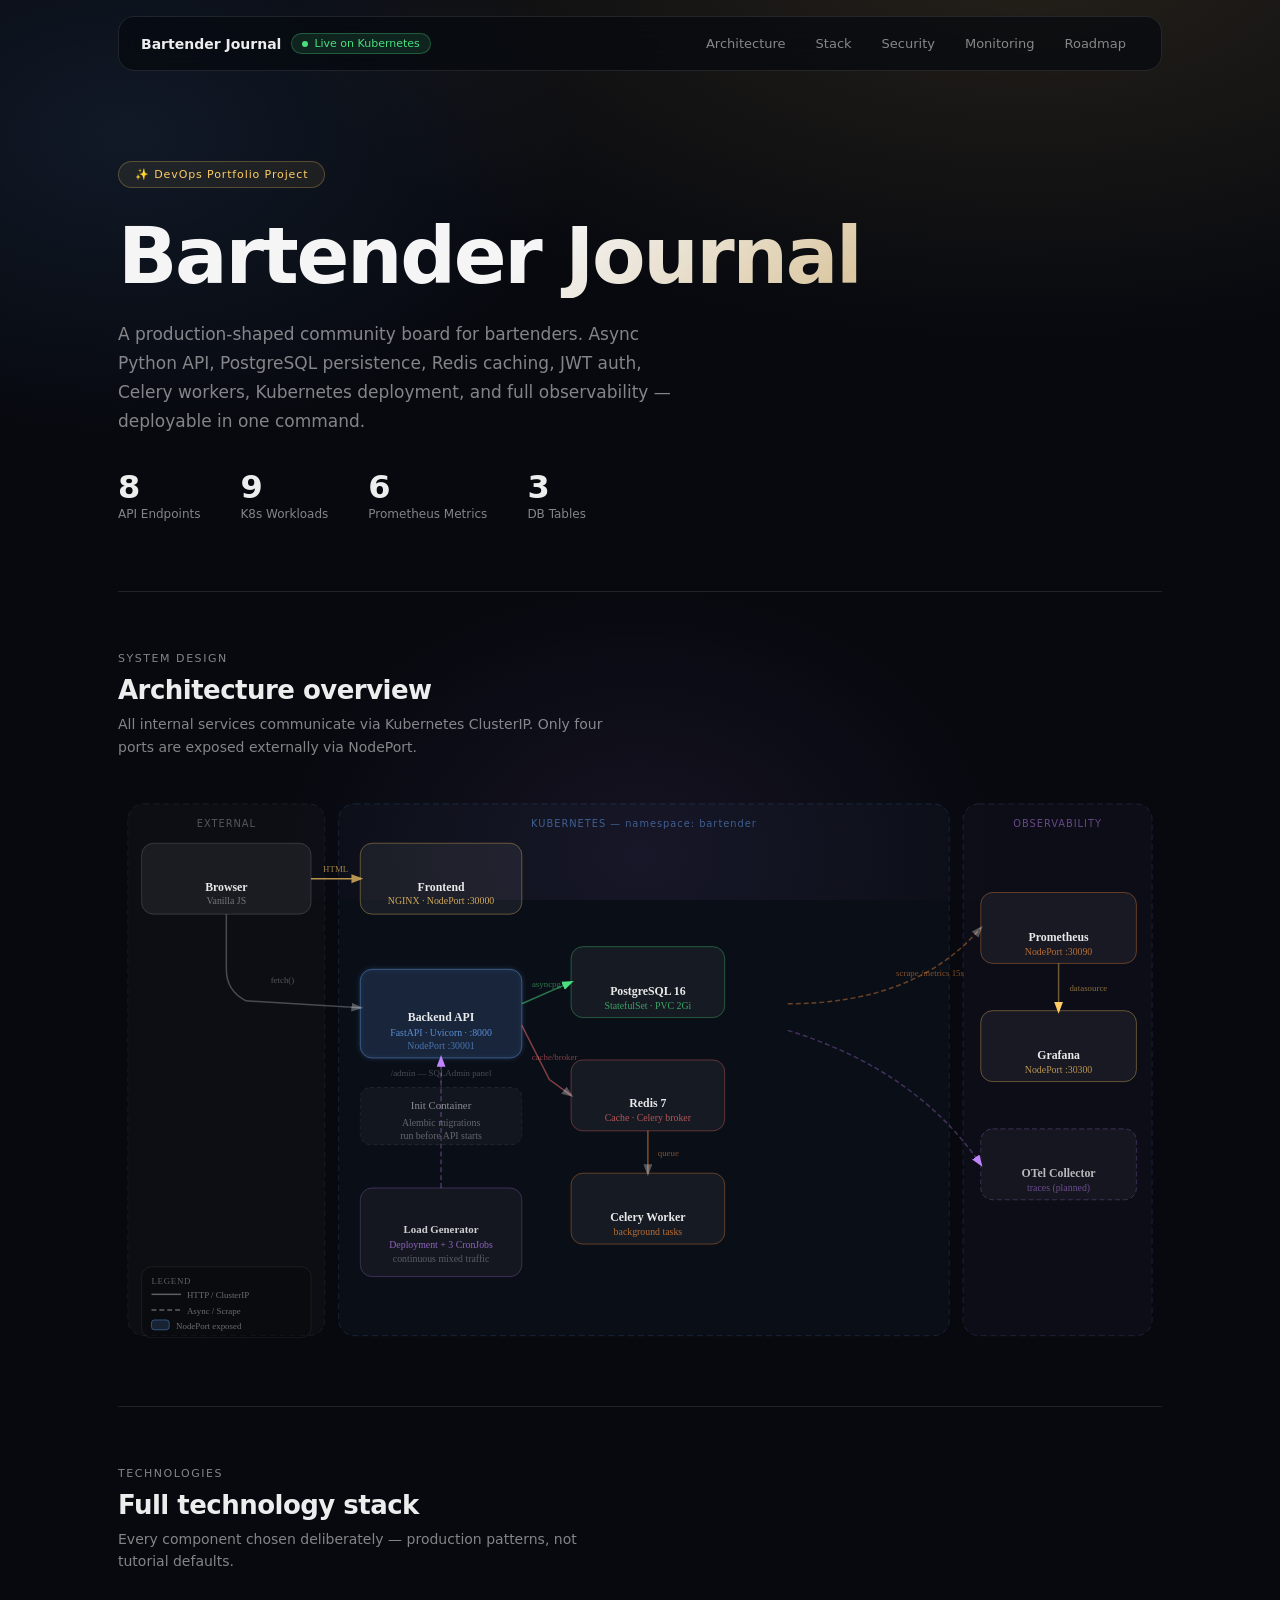
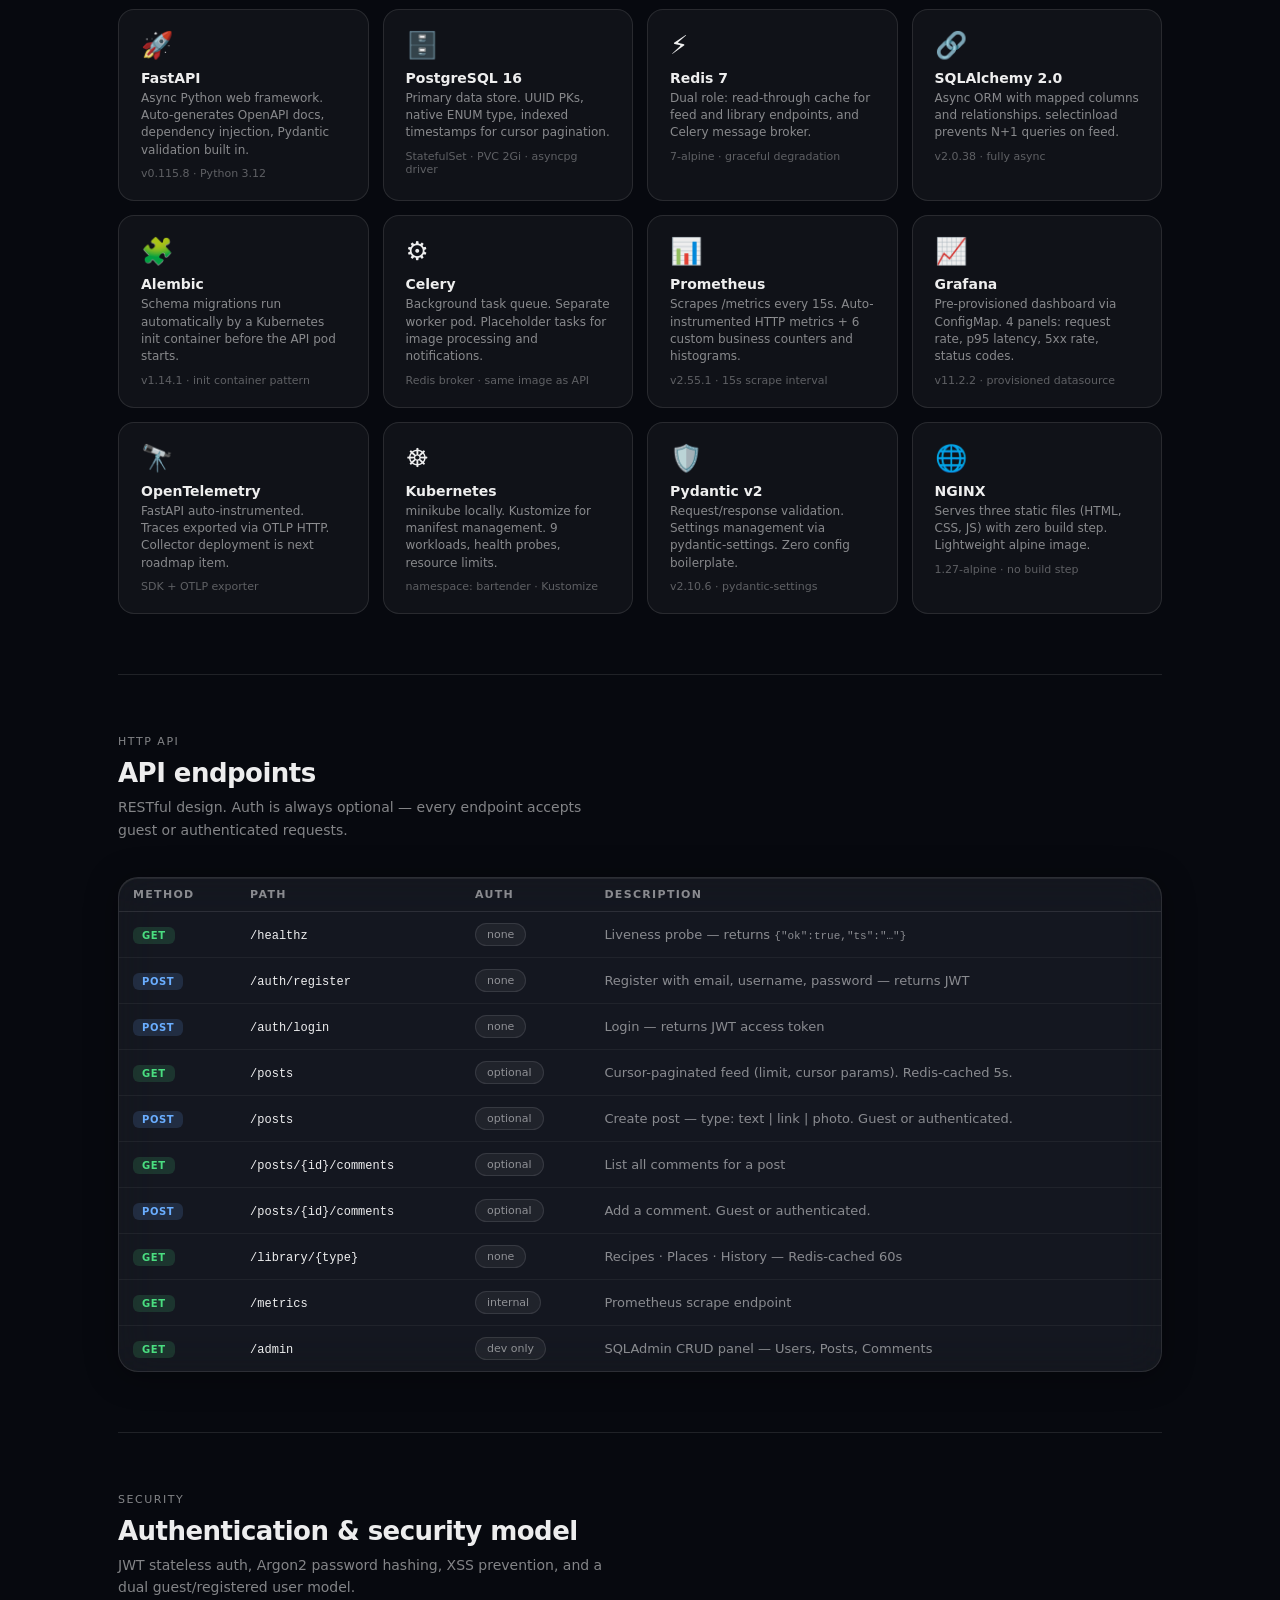
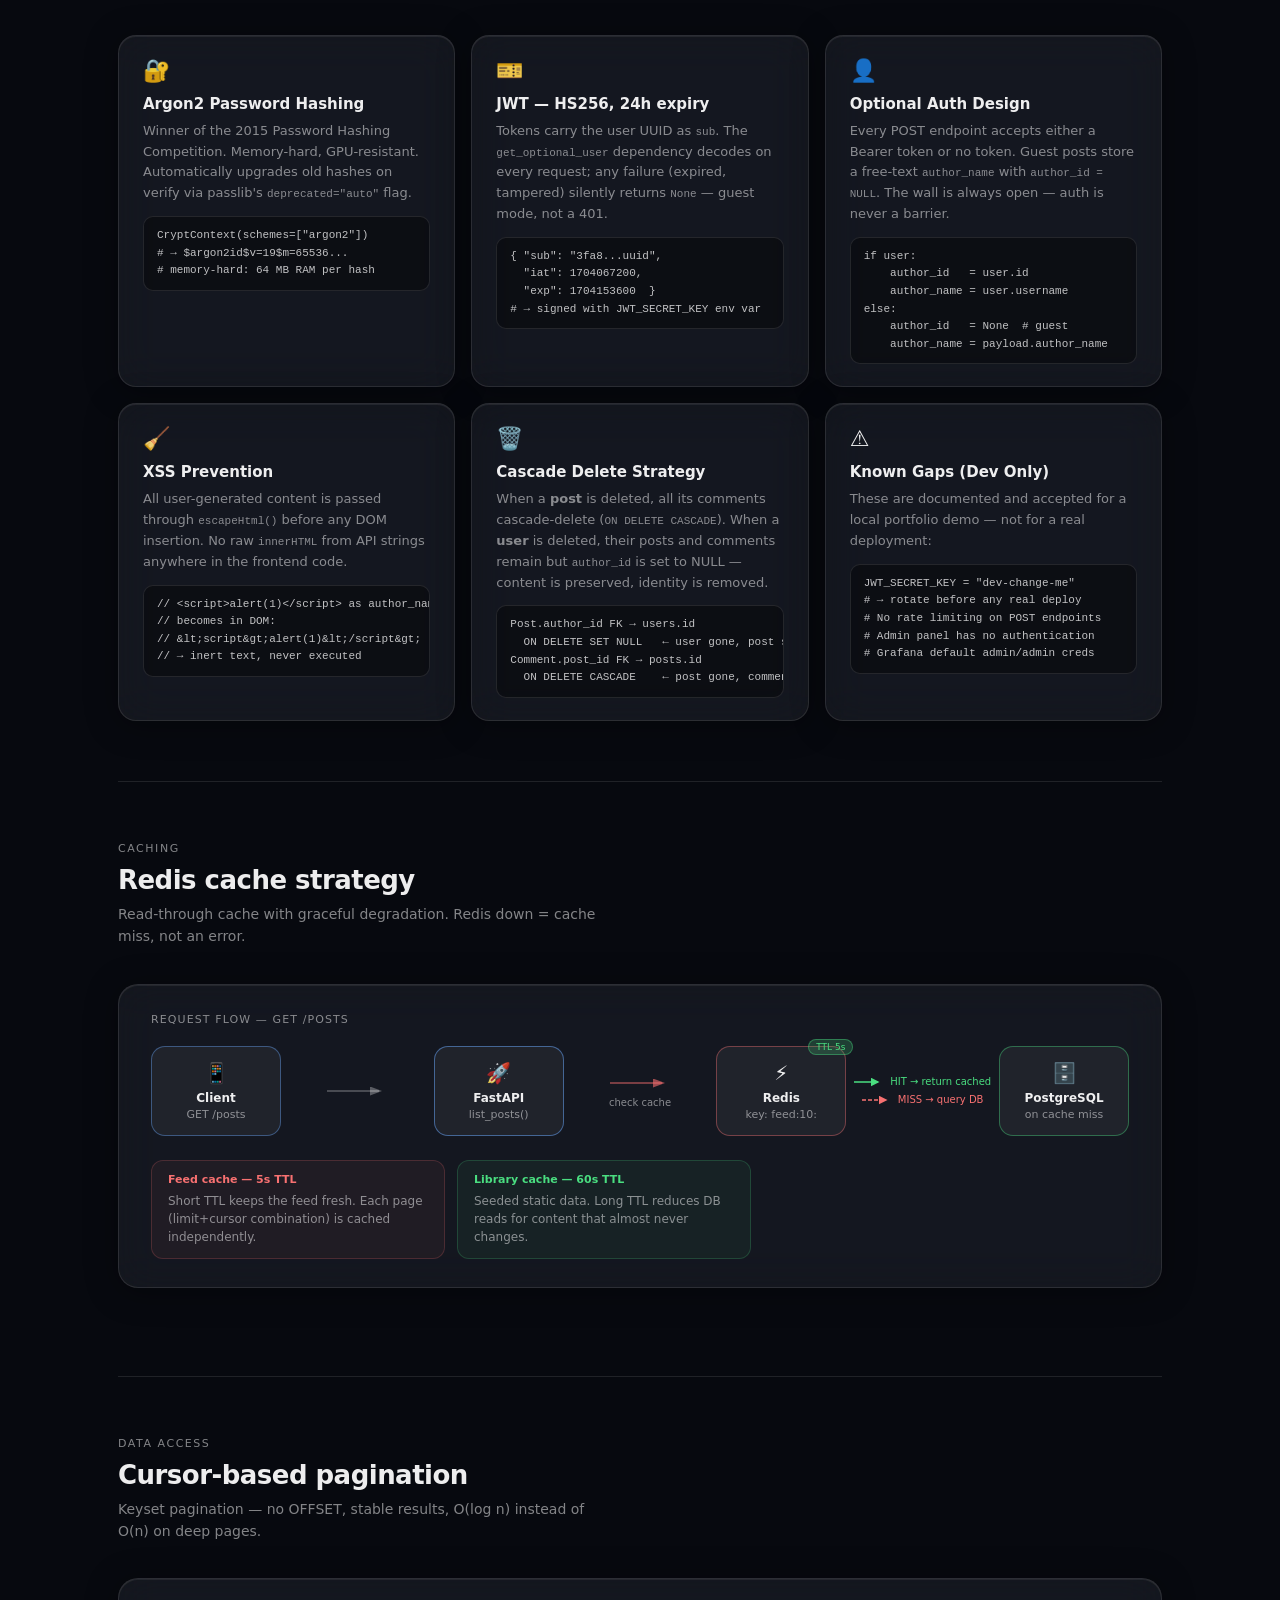
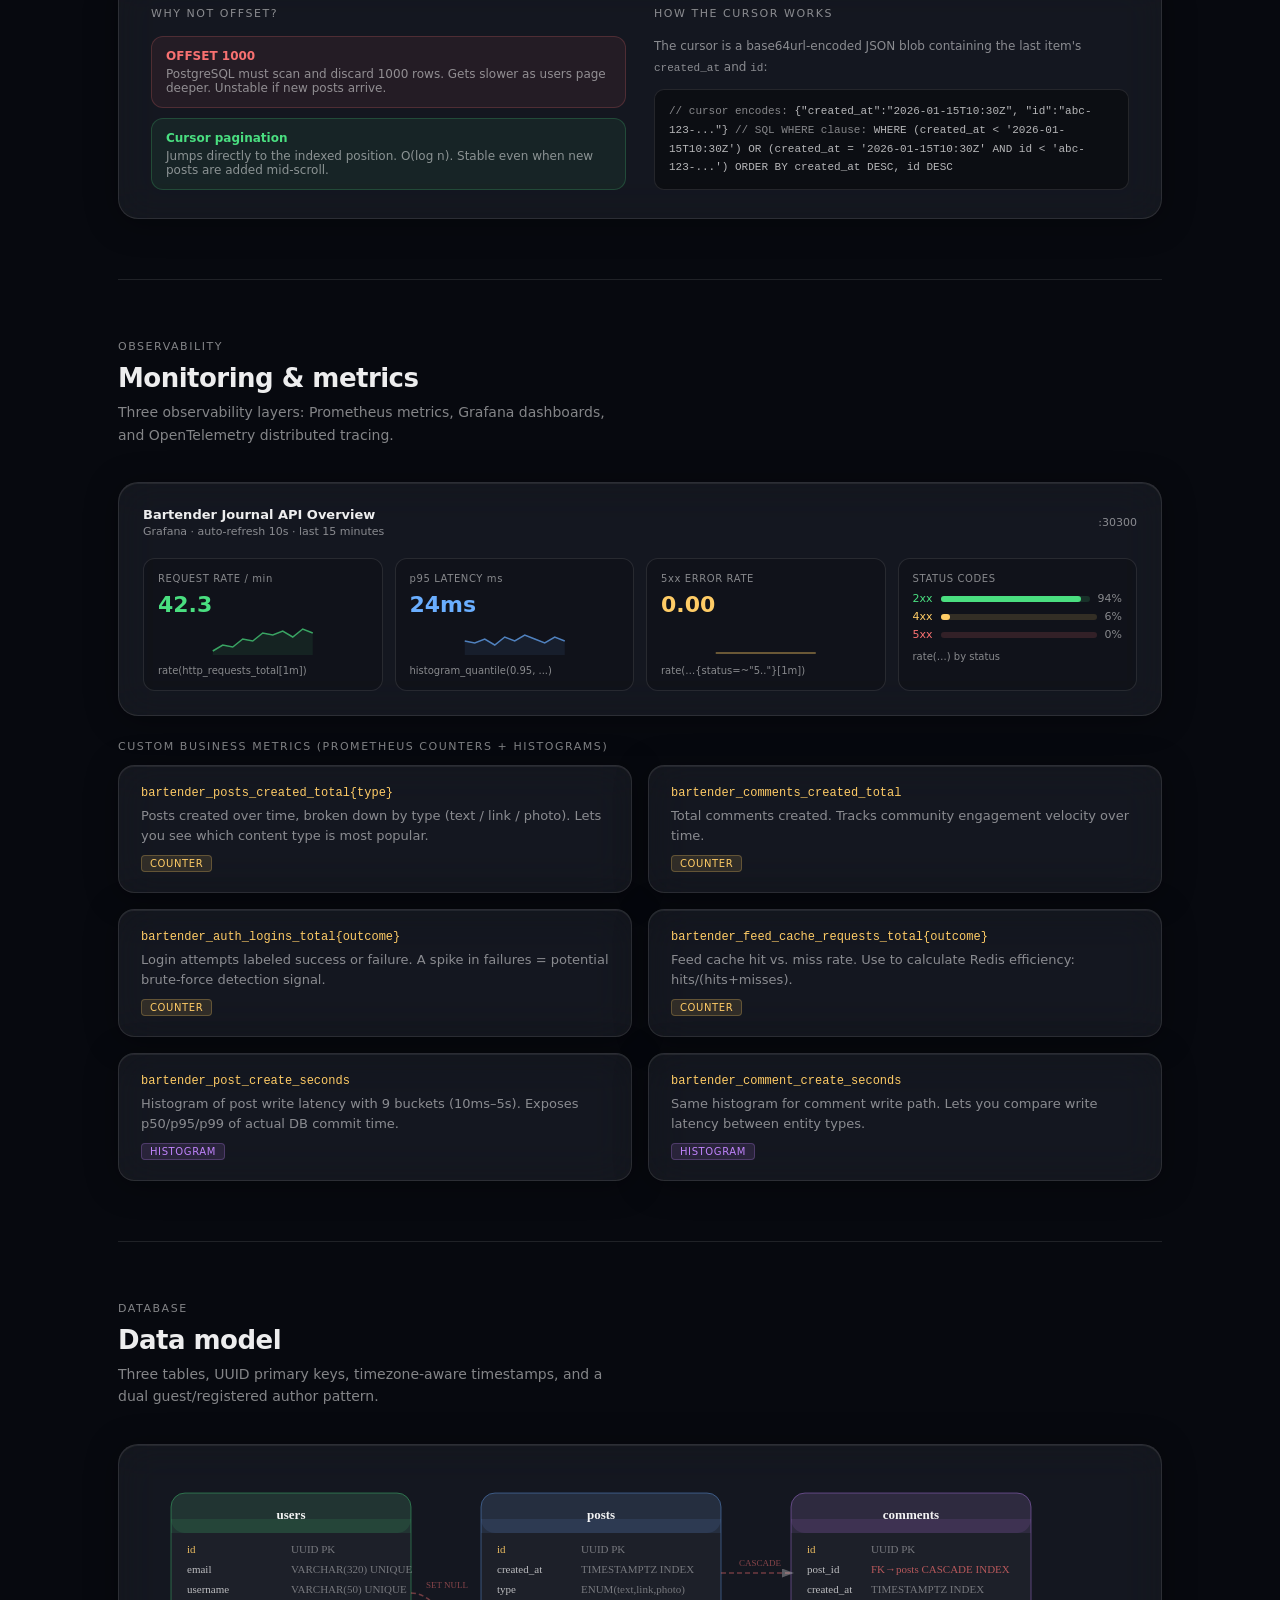
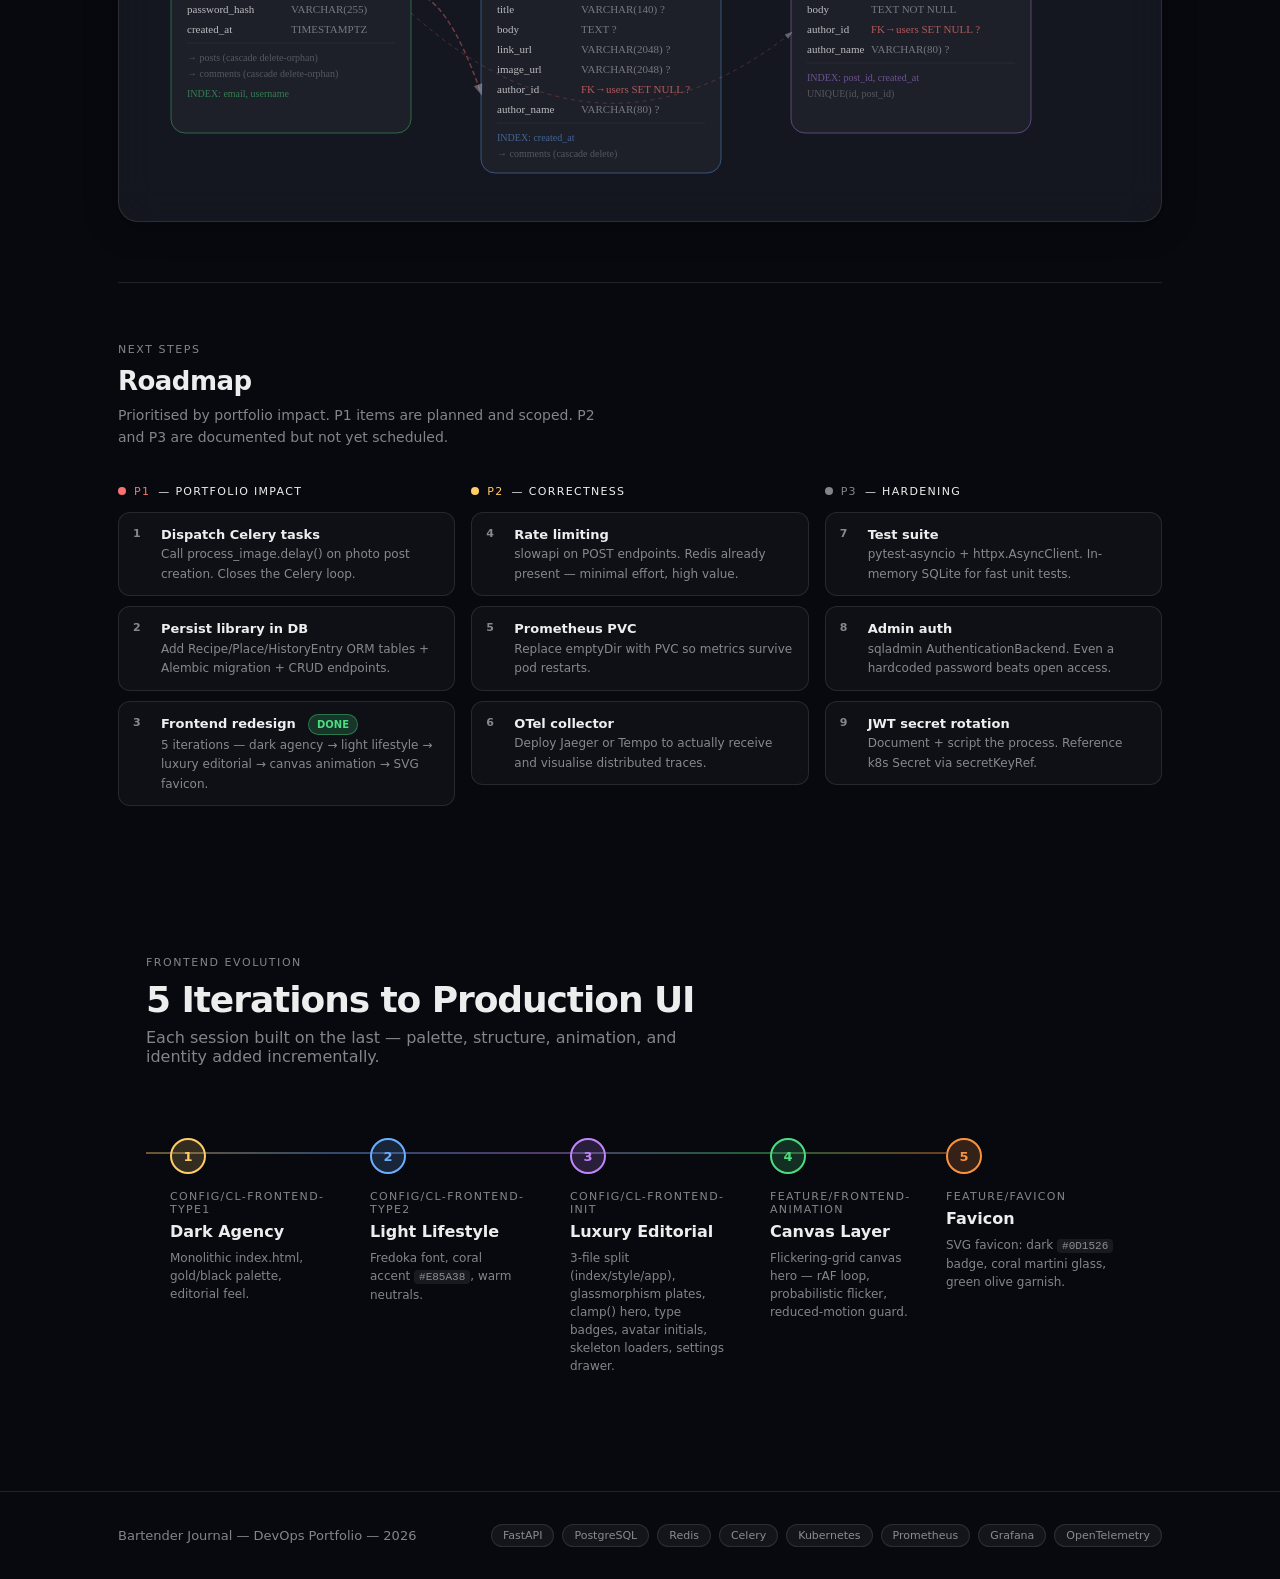
==== commit a904892e: "docs: add session history, efficiency guide, and frontend evolution timeline - project-visual.html: " ====
--- a/docs/project-visual.html
+++ b/docs/project-visual.html
@@ -1064,7 +1064,11 @@
         </div>
         <div class="rm-item">
           <div class="rm-num">3</div>
-          <div><strong>Frontend redesign</strong><br/><span style="color:var(--muted);font-size:12px;">Applied on update/plan-frontend — glassmorphism, hero, type badges, skeleton loaders.</span></div>
+          <div>
+            <strong>Frontend redesign</strong>
+            <span style="display:inline-block;margin-left:8px;padding:2px 8px;border-radius:999px;font-size:10px;font-weight:700;background:rgba(74,222,128,0.18);border:1px solid rgba(74,222,128,0.4);color:var(--green);vertical-align:middle;">DONE</span>
+            <br/><span style="color:var(--muted);font-size:12px;">5 iterations — dark agency → light lifestyle → luxury editorial → canvas animation → SVG favicon.</span>
+          </div>
         </div>
       </div>
 
@@ -1107,6 +1111,58 @@
       </div>
     </div>
   </section>
+
+
+<!-- ── FRONTEND EVOLUTION ────────────────────────────────────────── -->
+<section style="padding: 80px 0 40px;">
+  <div class="container">
+    <div class="label reveal">Frontend Evolution</div>
+    <h2 class="reveal" style="font-size:clamp(26px,4vw,36px);font-weight:800;letter-spacing:-0.03em;margin-bottom:8px;">5 Iterations to Production UI</h2>
+    <p class="reveal" style="color:var(--muted);margin-bottom:48px;max-width:560px;">Each session built on the last — palette, structure, animation, and identity added incrementally.</p>
+
+    <div class="reveal" style="display:flex;gap:0;overflow-x:auto;padding-bottom:12px;">
+      <!-- Step 1 -->
+      <div style="flex:0 0 200px;position:relative;padding:24px 20px 24px 24px;">
+        <div style="position:absolute;top:38px;right:0;left:0;height:2px;background:linear-gradient(to right,rgba(255,204,102,0.4),rgba(106,170,255,0.4));z-index:0;"></div>
+        <div style="position:relative;z-index:1;width:36px;height:36px;border-radius:50%;background:rgba(255,204,102,0.18);border:2px solid var(--gold);display:flex;align-items:center;justify-content:center;font-size:13px;font-weight:800;color:var(--gold);margin-bottom:16px;">1</div>
+        <div style="font-size:11px;text-transform:uppercase;letter-spacing:0.12em;color:var(--muted);margin-bottom:6px;">config/cl-frontend-type1</div>
+        <div style="font-size:16px;font-weight:700;margin-bottom:8px;">Dark Agency</div>
+        <div style="font-size:12px;color:var(--muted);line-height:1.5;">Monolithic index.html, gold/black palette, editorial feel.</div>
+      </div>
+      <!-- Step 2 -->
+      <div style="flex:0 0 200px;position:relative;padding:24px 20px 24px 24px;">
+        <div style="position:absolute;top:38px;right:0;left:0;height:2px;background:linear-gradient(to right,rgba(106,170,255,0.4),rgba(192,132,252,0.4));z-index:0;"></div>
+        <div style="position:relative;z-index:1;width:36px;height:36px;border-radius:50%;background:rgba(106,170,255,0.18);border:2px solid var(--blue);display:flex;align-items:center;justify-content:center;font-size:13px;font-weight:800;color:var(--blue);margin-bottom:16px;">2</div>
+        <div style="font-size:11px;text-transform:uppercase;letter-spacing:0.12em;color:var(--muted);margin-bottom:6px;">config/cl-frontend-type2</div>
+        <div style="font-size:16px;font-weight:700;margin-bottom:8px;">Light Lifestyle</div>
+        <div style="font-size:12px;color:var(--muted);line-height:1.5;">Fredoka font, coral accent <code style="font-size:11px;background:rgba(255,255,255,0.07);padding:1px 5px;border-radius:4px;">#E85A38</code>, warm neutrals.</div>
+      </div>
+      <!-- Step 3 -->
+      <div style="flex:0 0 200px;position:relative;padding:24px 20px 24px 24px;">
+        <div style="position:absolute;top:38px;right:0;left:0;height:2px;background:linear-gradient(to right,rgba(192,132,252,0.4),rgba(74,222,128,0.4));z-index:0;"></div>
+        <div style="position:relative;z-index:1;width:36px;height:36px;border-radius:50%;background:rgba(192,132,252,0.18);border:2px solid var(--purple);display:flex;align-items:center;justify-content:center;font-size:13px;font-weight:800;color:var(--purple);margin-bottom:16px;">3</div>
+        <div style="font-size:11px;text-transform:uppercase;letter-spacing:0.12em;color:var(--muted);margin-bottom:6px;">config/cl-frontend-init</div>
+        <div style="font-size:16px;font-weight:700;margin-bottom:8px;">Luxury Editorial</div>
+        <div style="font-size:12px;color:var(--muted);line-height:1.5;">3-file split (index/style/app), glassmorphism plates, clamp() hero, type badges, avatar initials, skeleton loaders, settings drawer.</div>
+      </div>
+      <!-- Step 4 -->
+      <div style="flex:0 0 200px;position:relative;padding:24px 20px 24px 24px;">
+        <div style="position:absolute;top:38px;right:0;left:0;height:2px;background:linear-gradient(to right,rgba(74,222,128,0.4),rgba(251,146,60,0.4));z-index:0;"></div>
+        <div style="position:relative;z-index:1;width:36px;height:36px;border-radius:50%;background:rgba(74,222,128,0.18);border:2px solid var(--green);display:flex;align-items:center;justify-content:center;font-size:13px;font-weight:800;color:var(--green);margin-bottom:16px;">4</div>
+        <div style="font-size:11px;text-transform:uppercase;letter-spacing:0.12em;color:var(--muted);margin-bottom:6px;">feature/frontend-animation</div>
+        <div style="font-size:16px;font-weight:700;margin-bottom:8px;">Canvas Layer</div>
+        <div style="font-size:12px;color:var(--muted);line-height:1.5;">Flickering-grid canvas hero — rAF loop, probabilistic flicker, reduced-motion guard.</div>
+      </div>
+      <!-- Step 5 -->
+      <div style="flex:0 0 200px;position:relative;padding:24px 20px 24px 0;">
+        <div style="position:relative;z-index:1;width:36px;height:36px;border-radius:50%;background:rgba(251,146,60,0.18);border:2px solid var(--orange);display:flex;align-items:center;justify-content:center;font-size:13px;font-weight:800;color:var(--orange);margin-bottom:16px;">5</div>
+        <div style="font-size:11px;text-transform:uppercase;letter-spacing:0.12em;color:var(--muted);margin-bottom:6px;">feature/favicon</div>
+        <div style="font-size:16px;font-weight:700;margin-bottom:8px;">Favicon</div>
+        <div style="font-size:12px;color:var(--muted);line-height:1.5;">SVG favicon: dark <code style="font-size:11px;background:rgba(255,255,255,0.07);padding:1px 5px;border-radius:4px;">#0D1526</code> badge, coral martini glass, green olive garnish.</div>
+      </div>
+    </div>
+  </div>
+</section>
 
 </div><!-- /container -->
 
